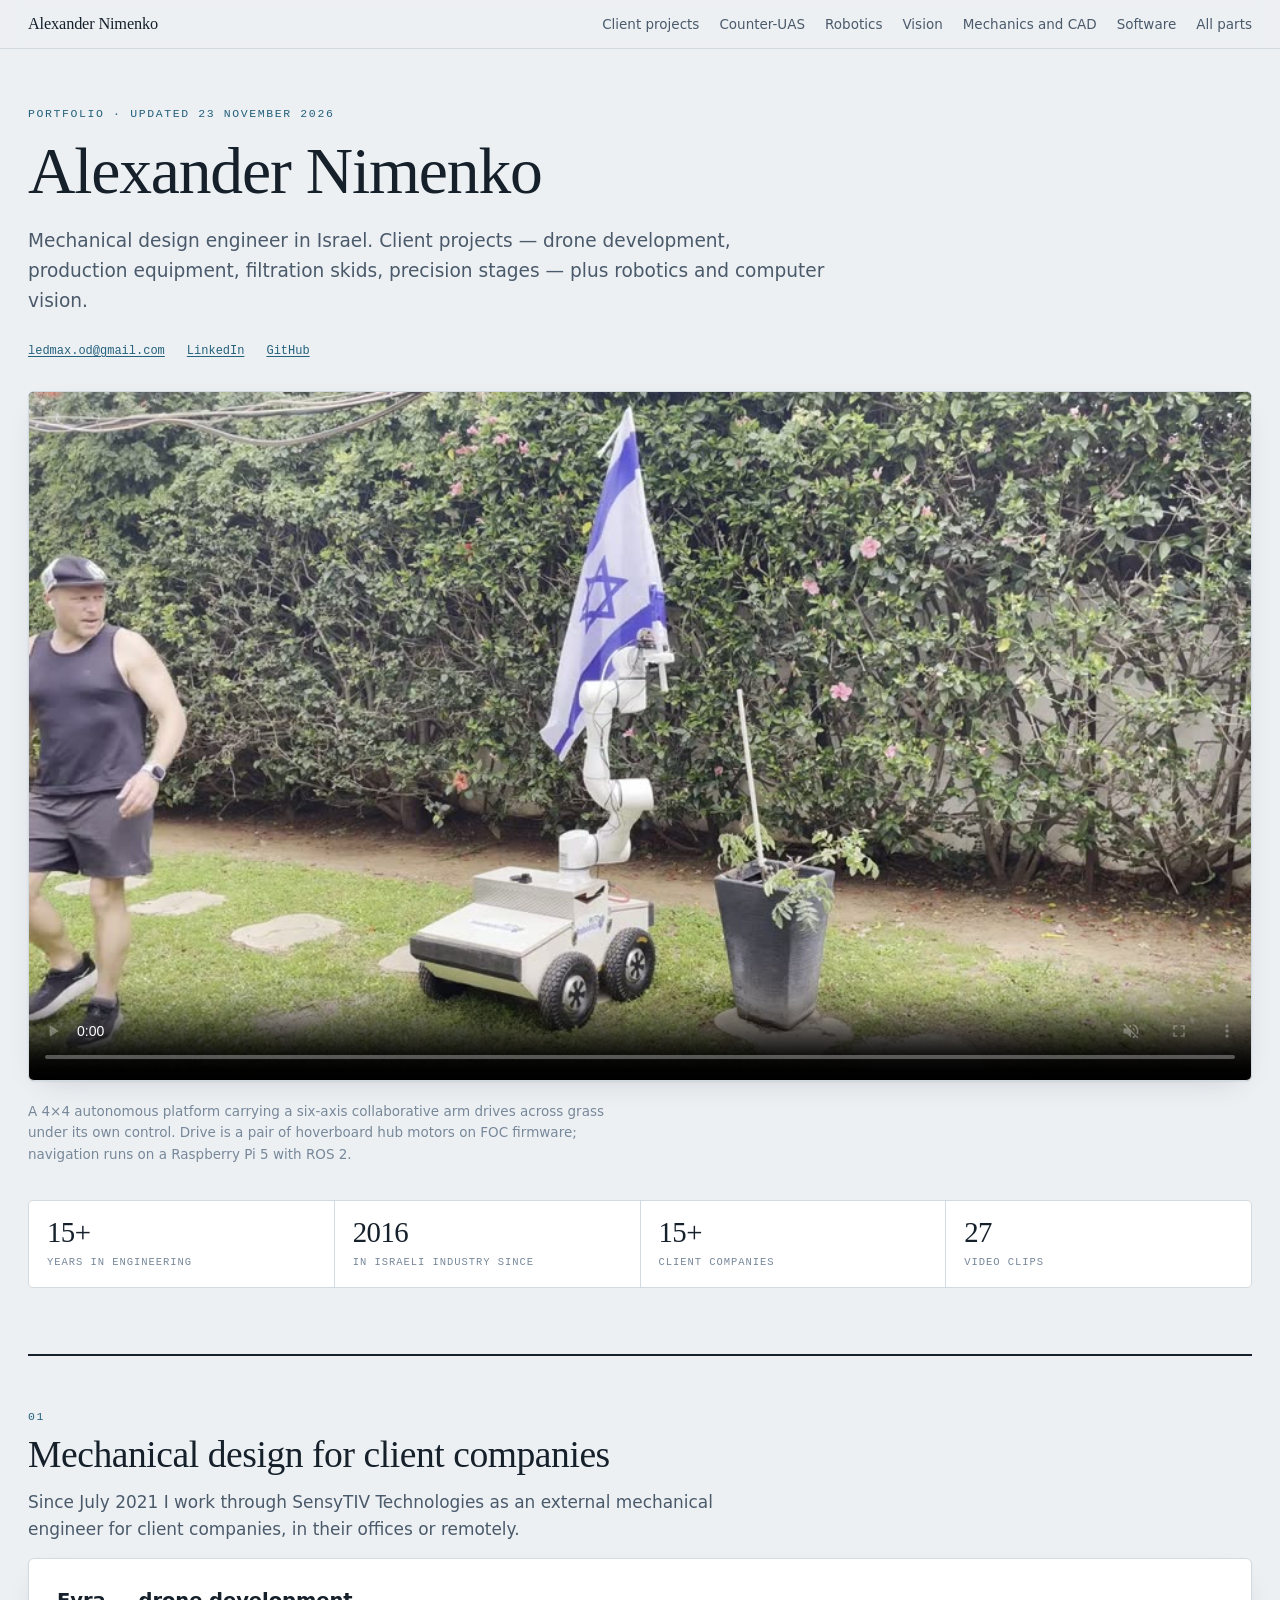
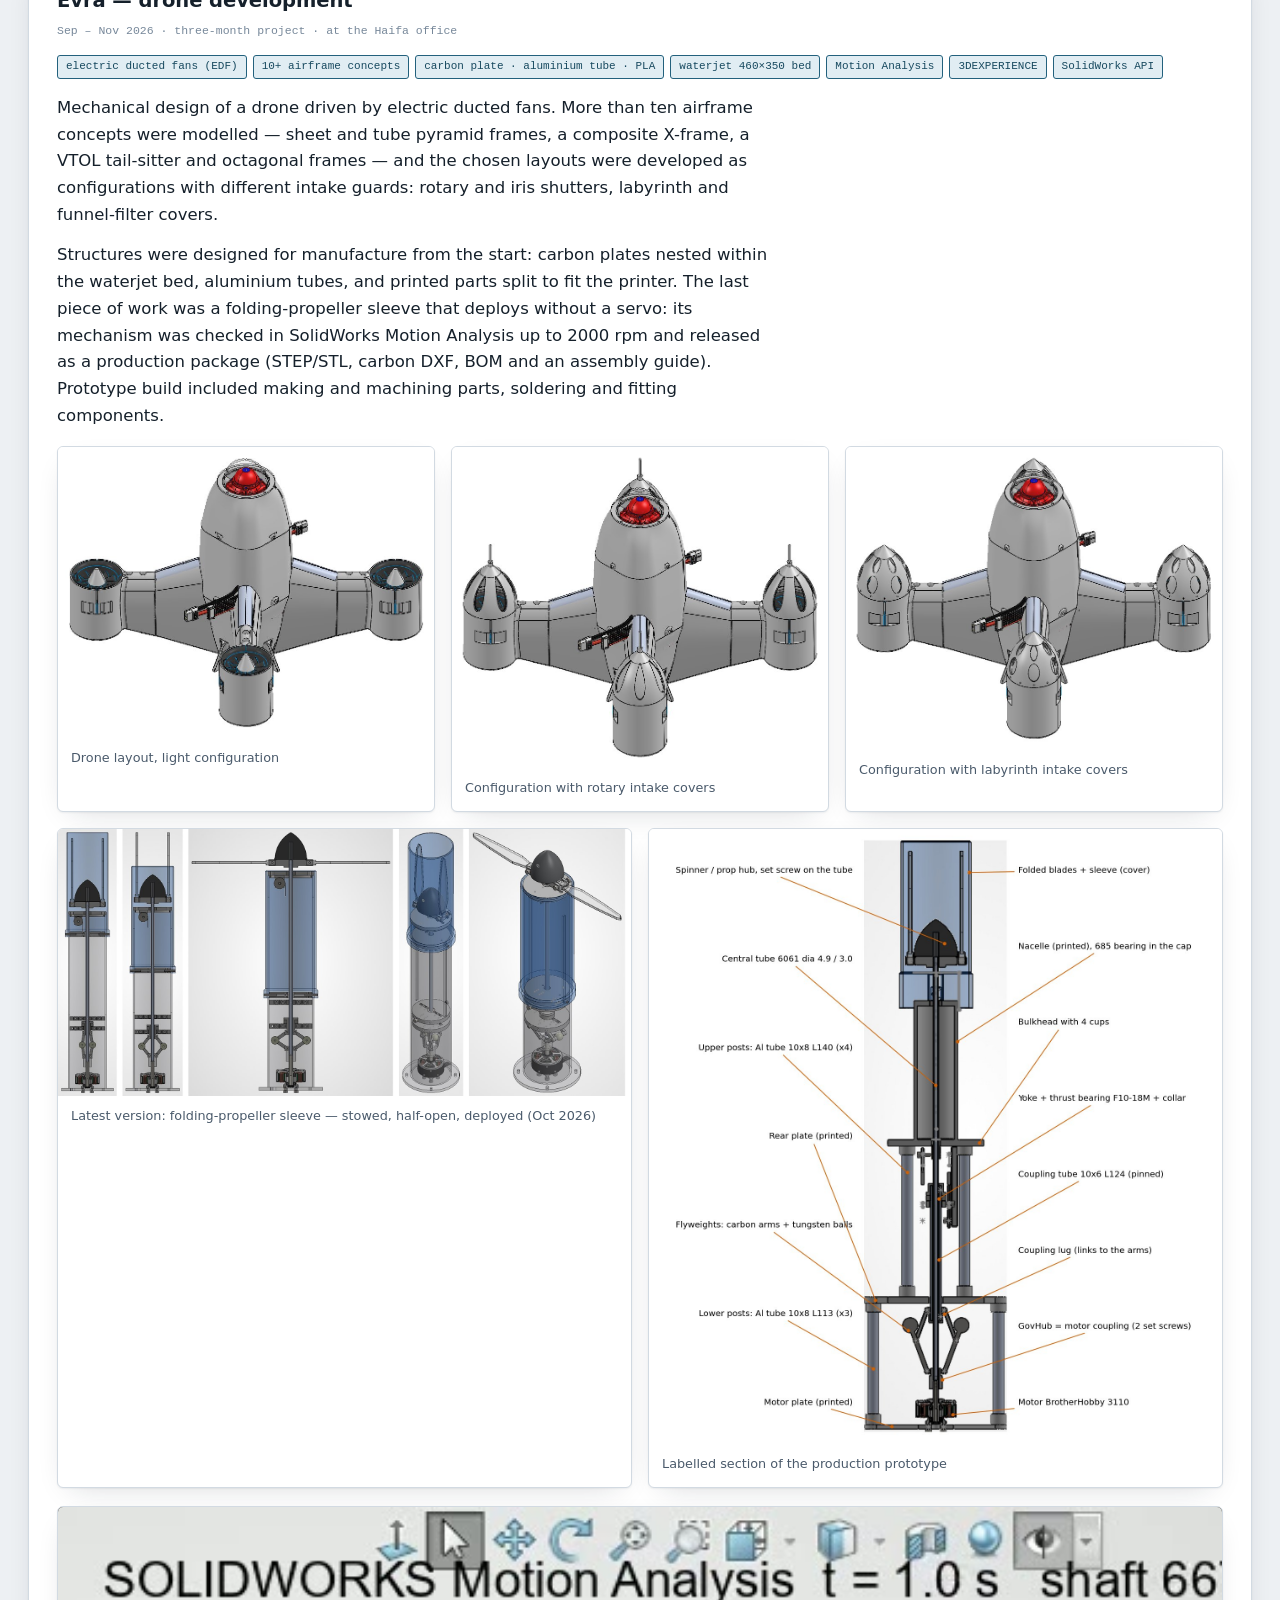
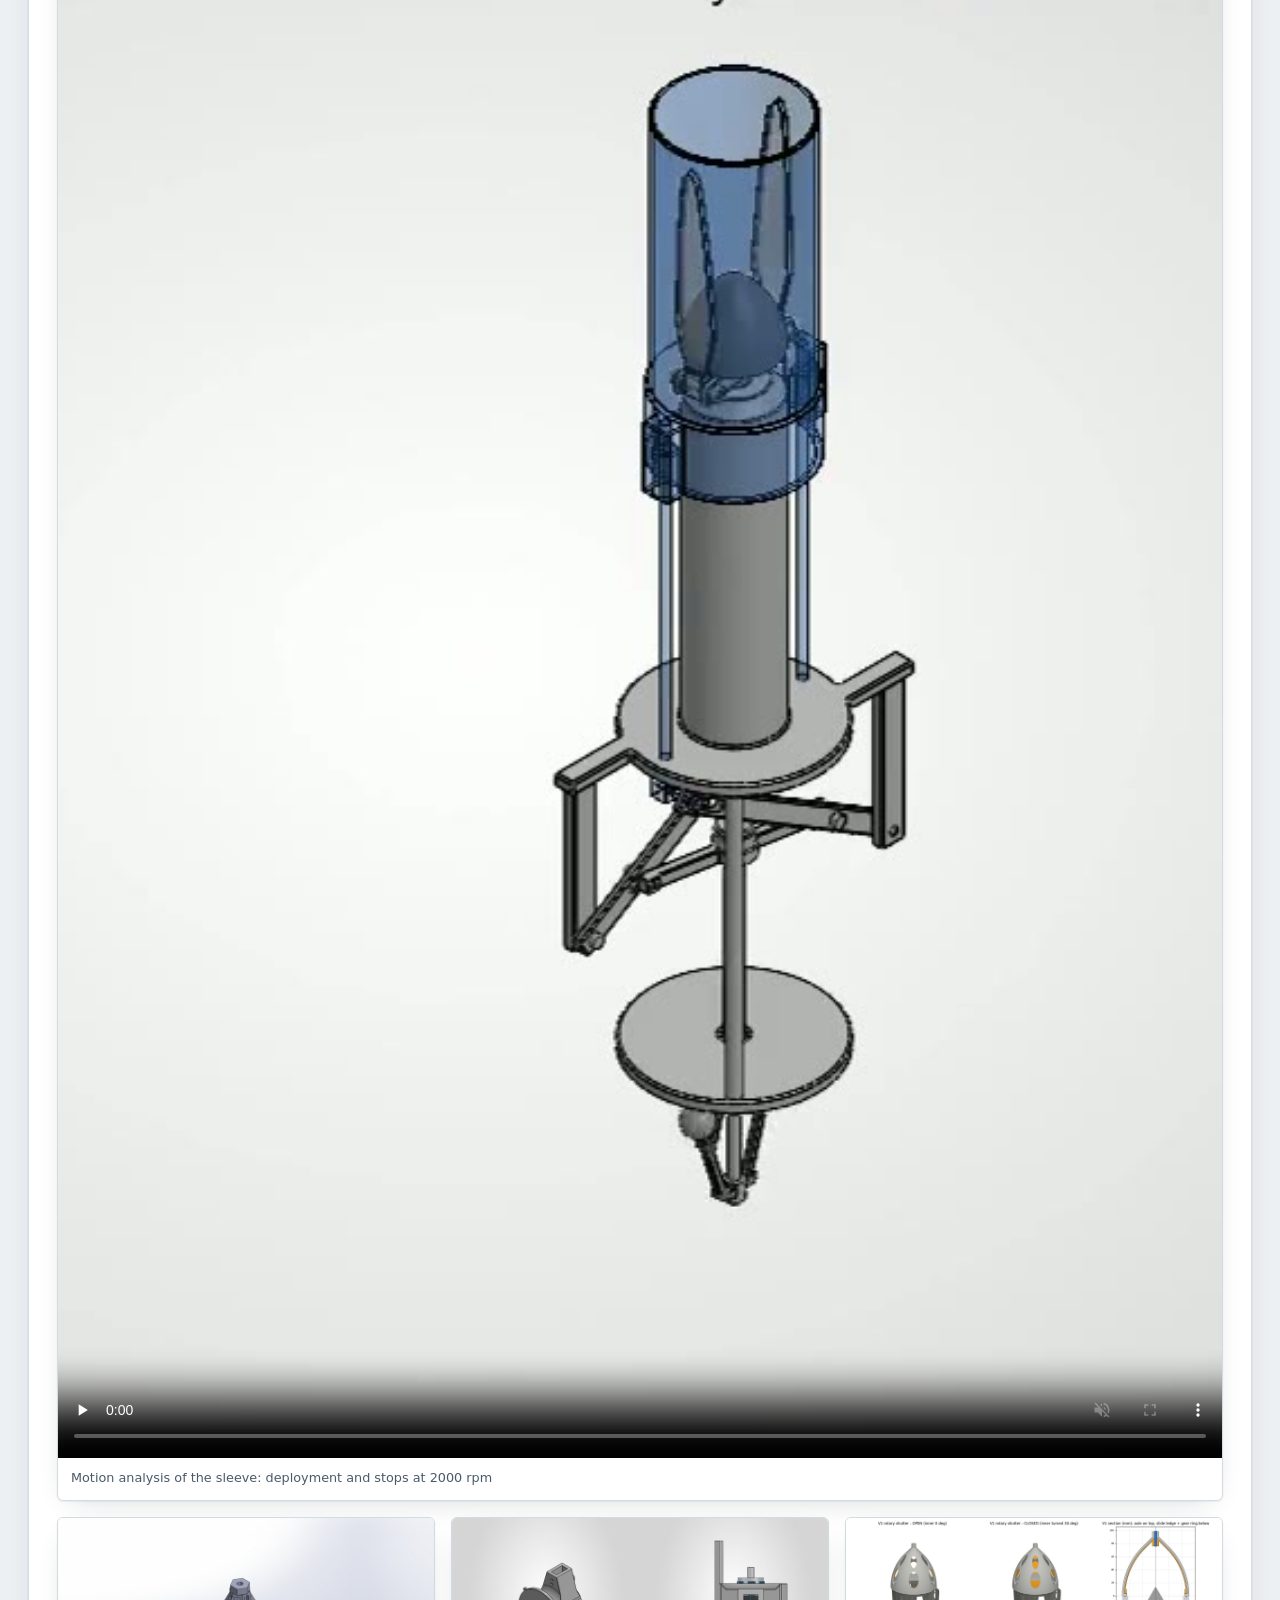
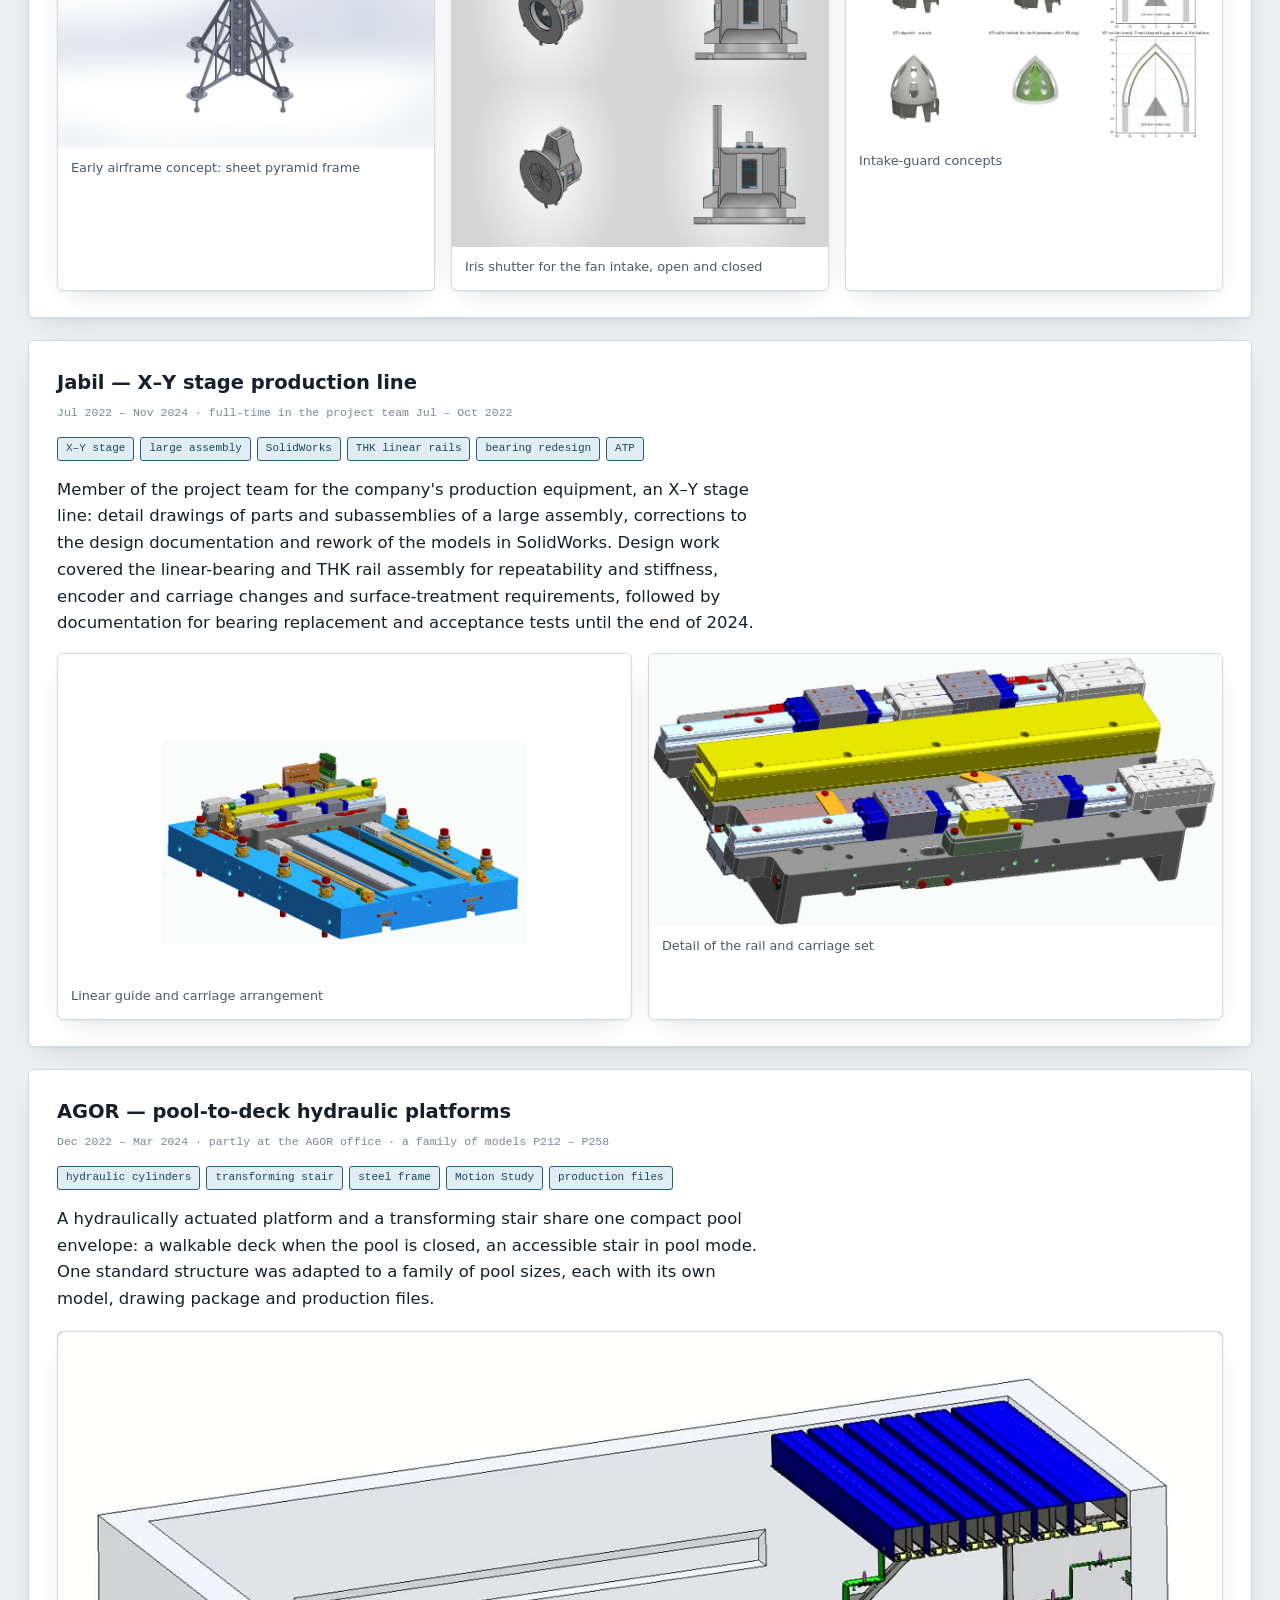
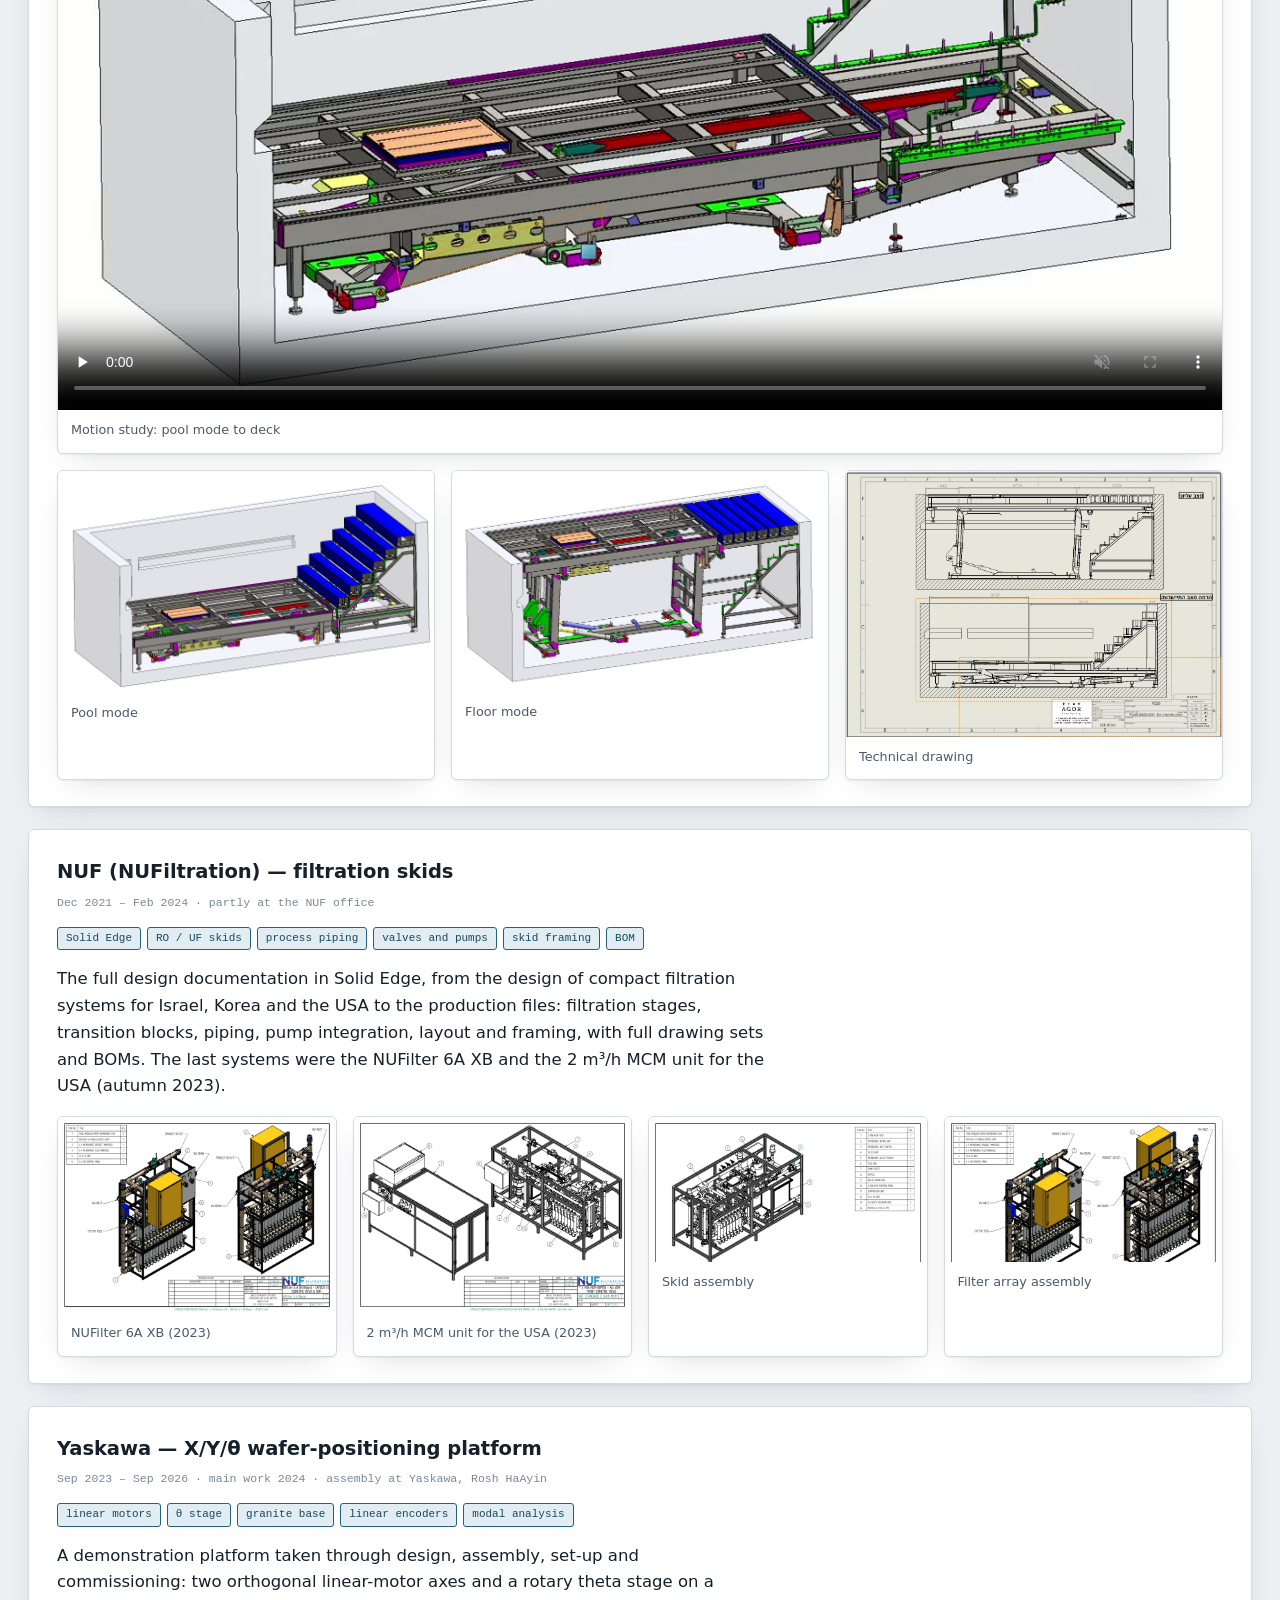
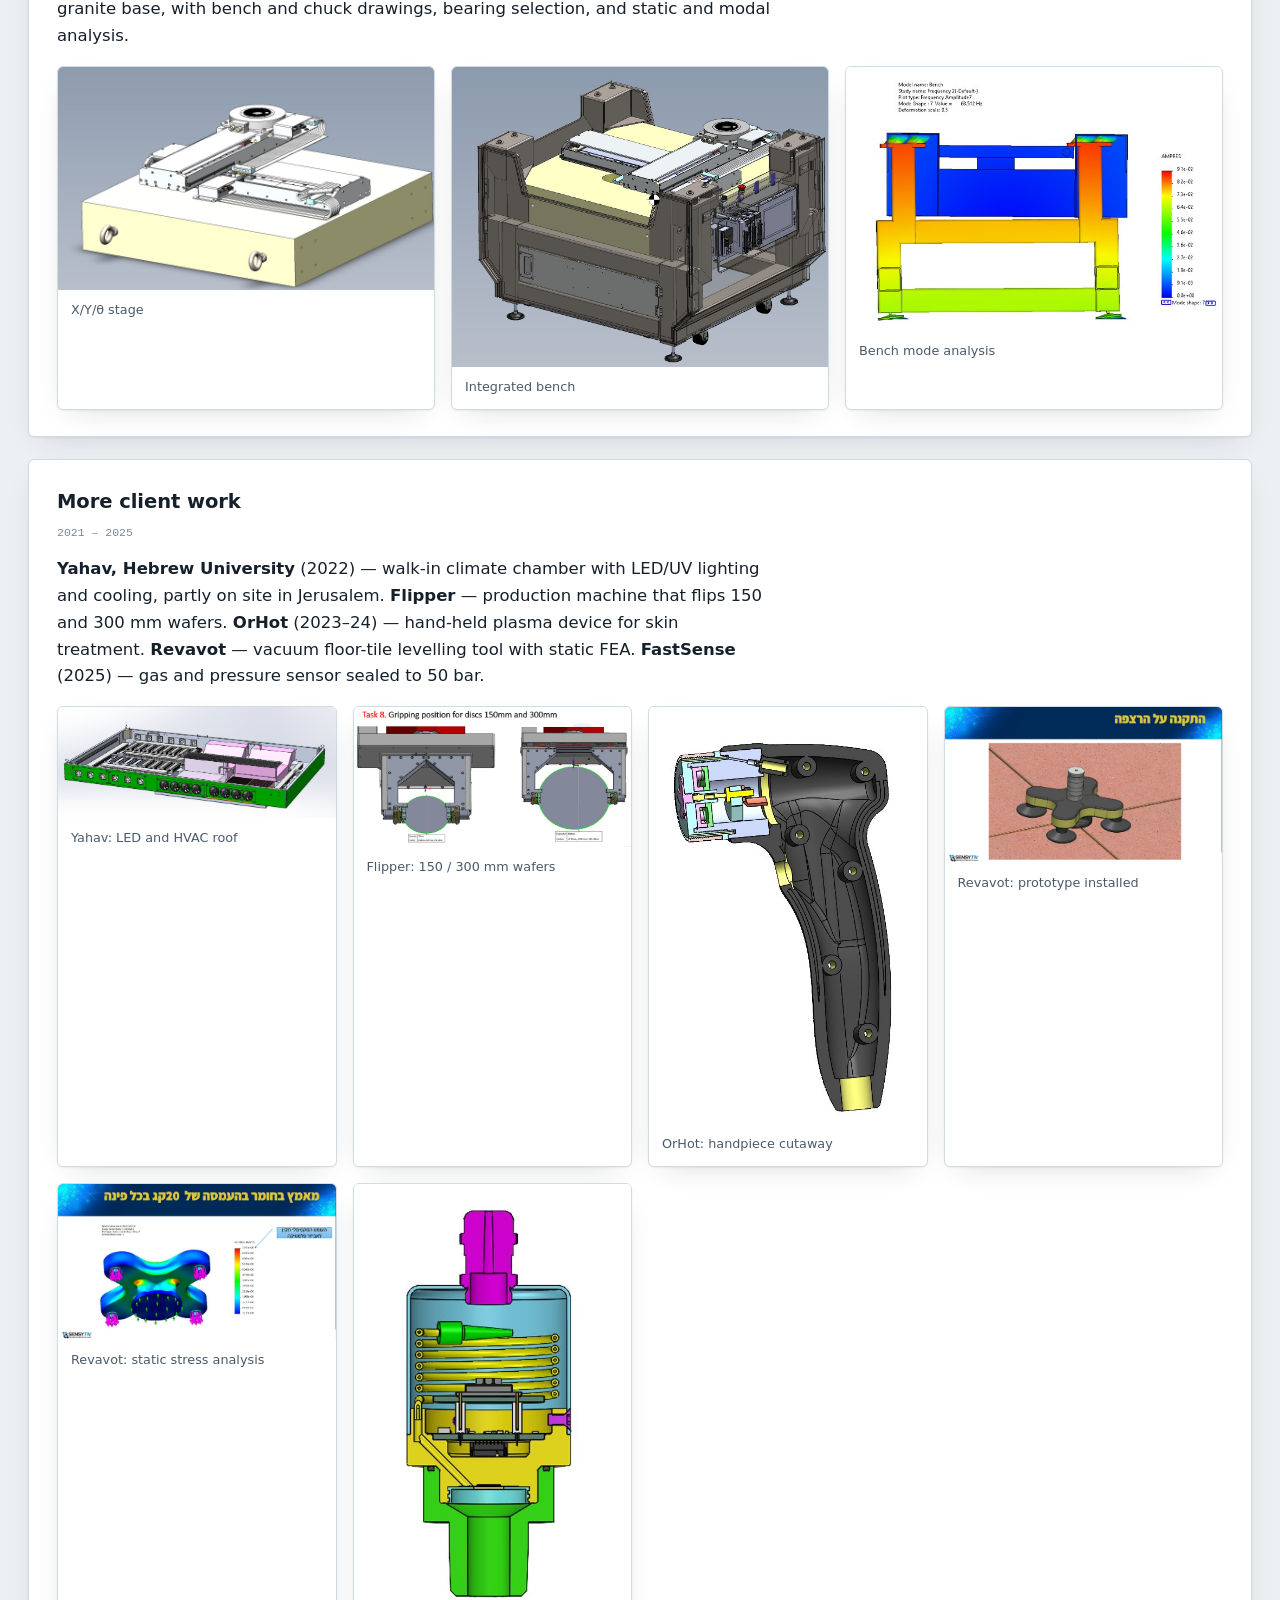
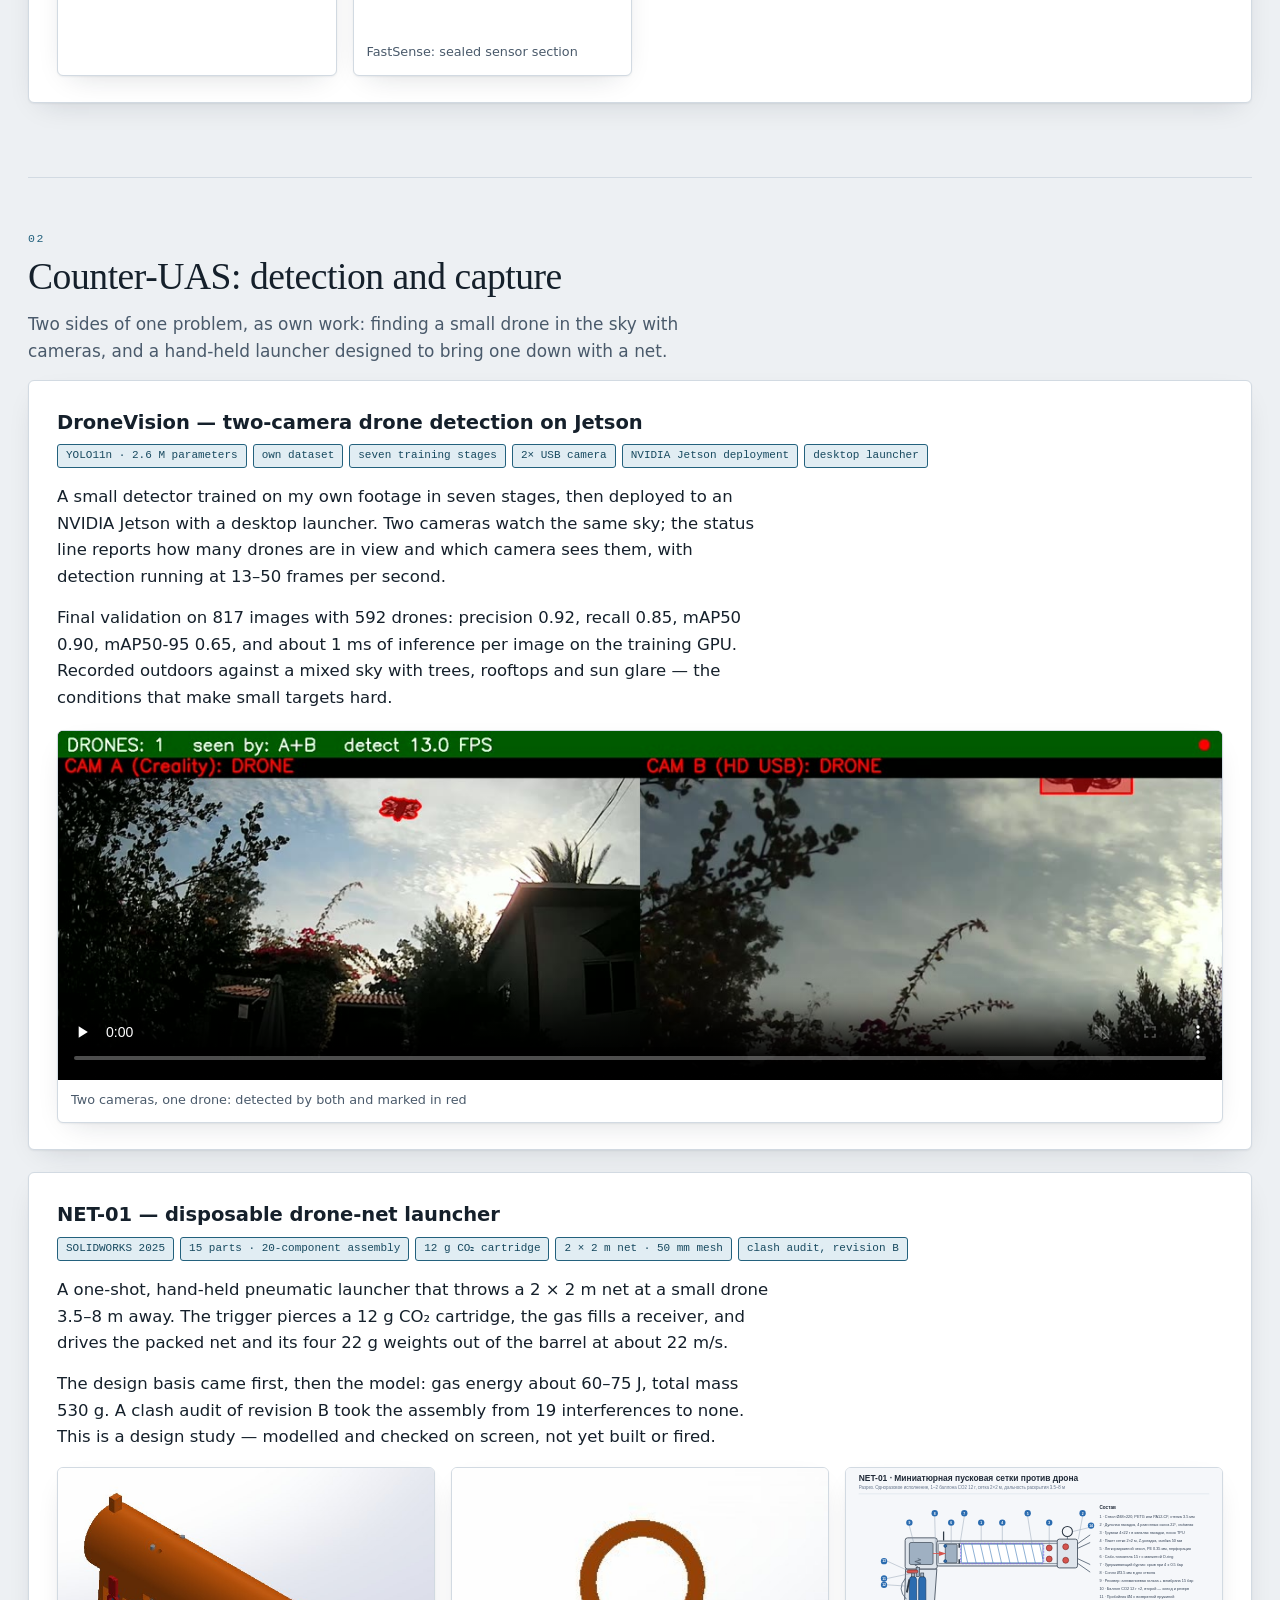
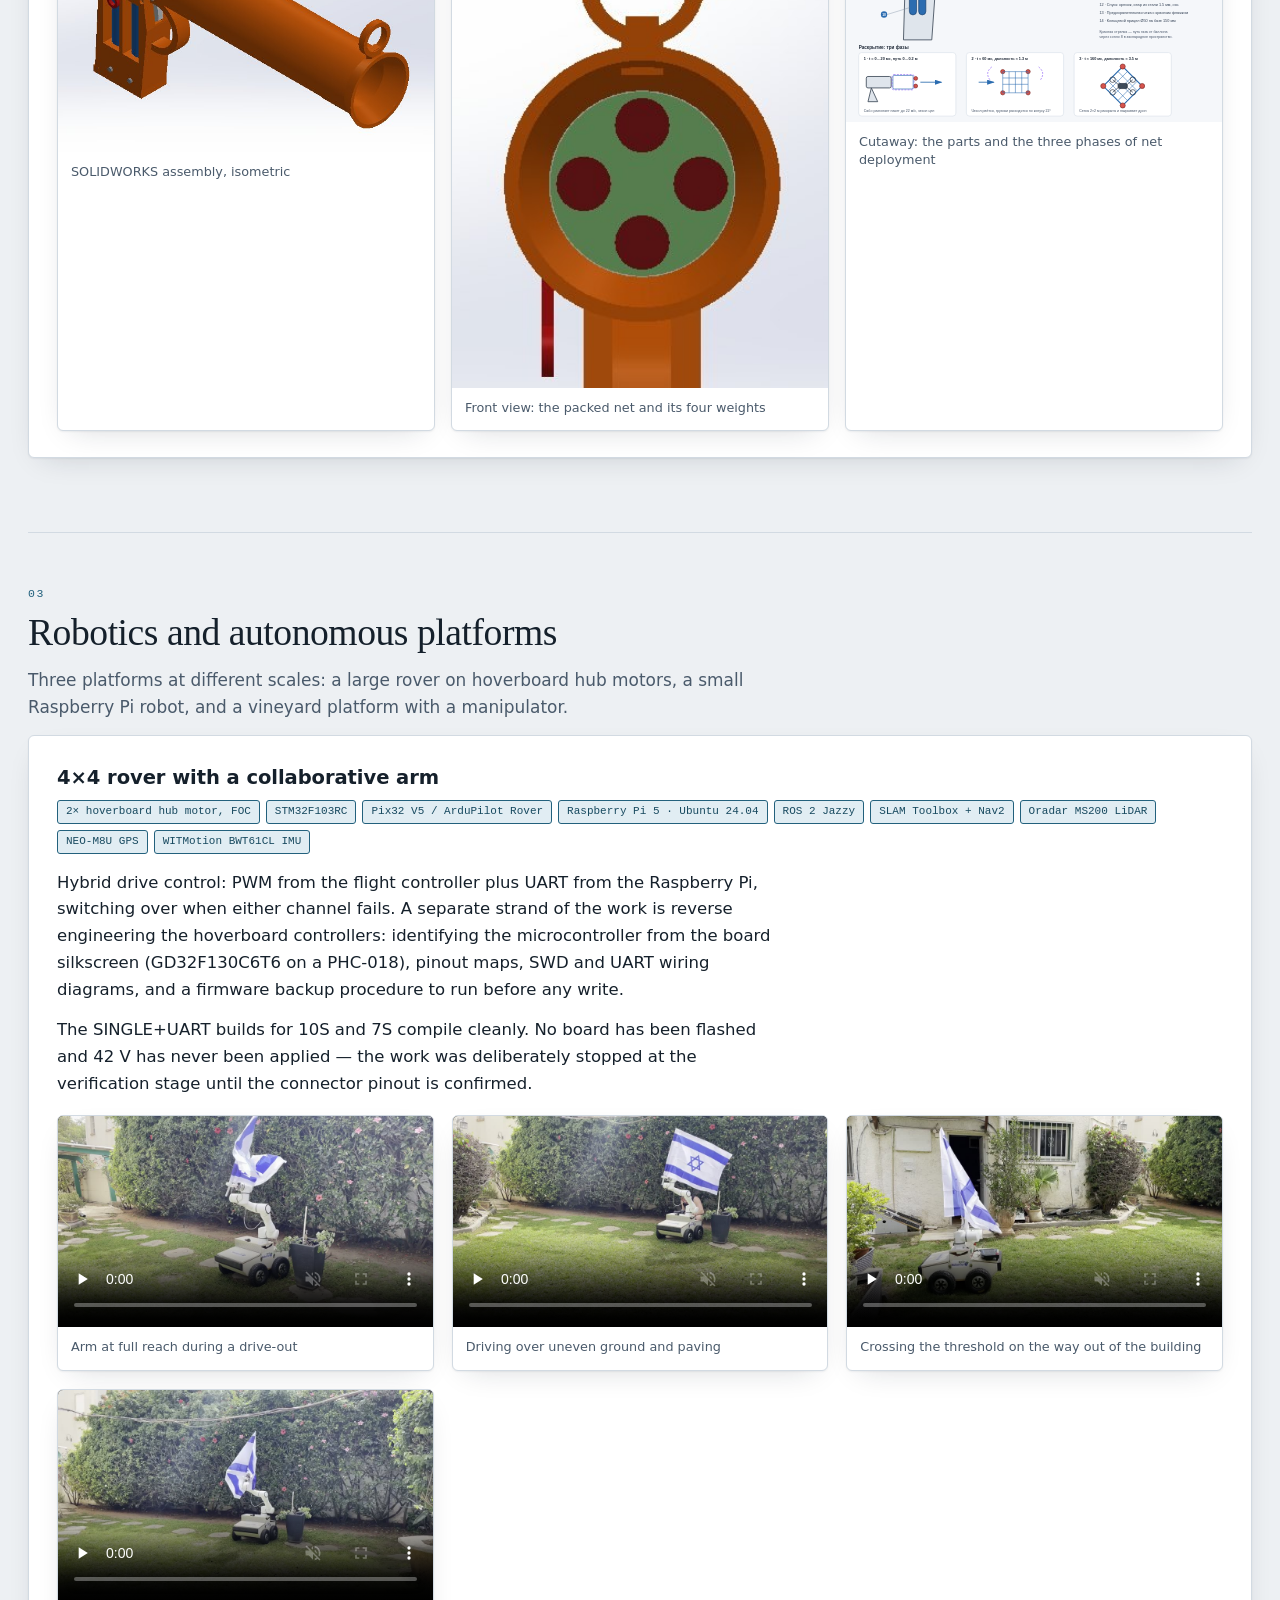
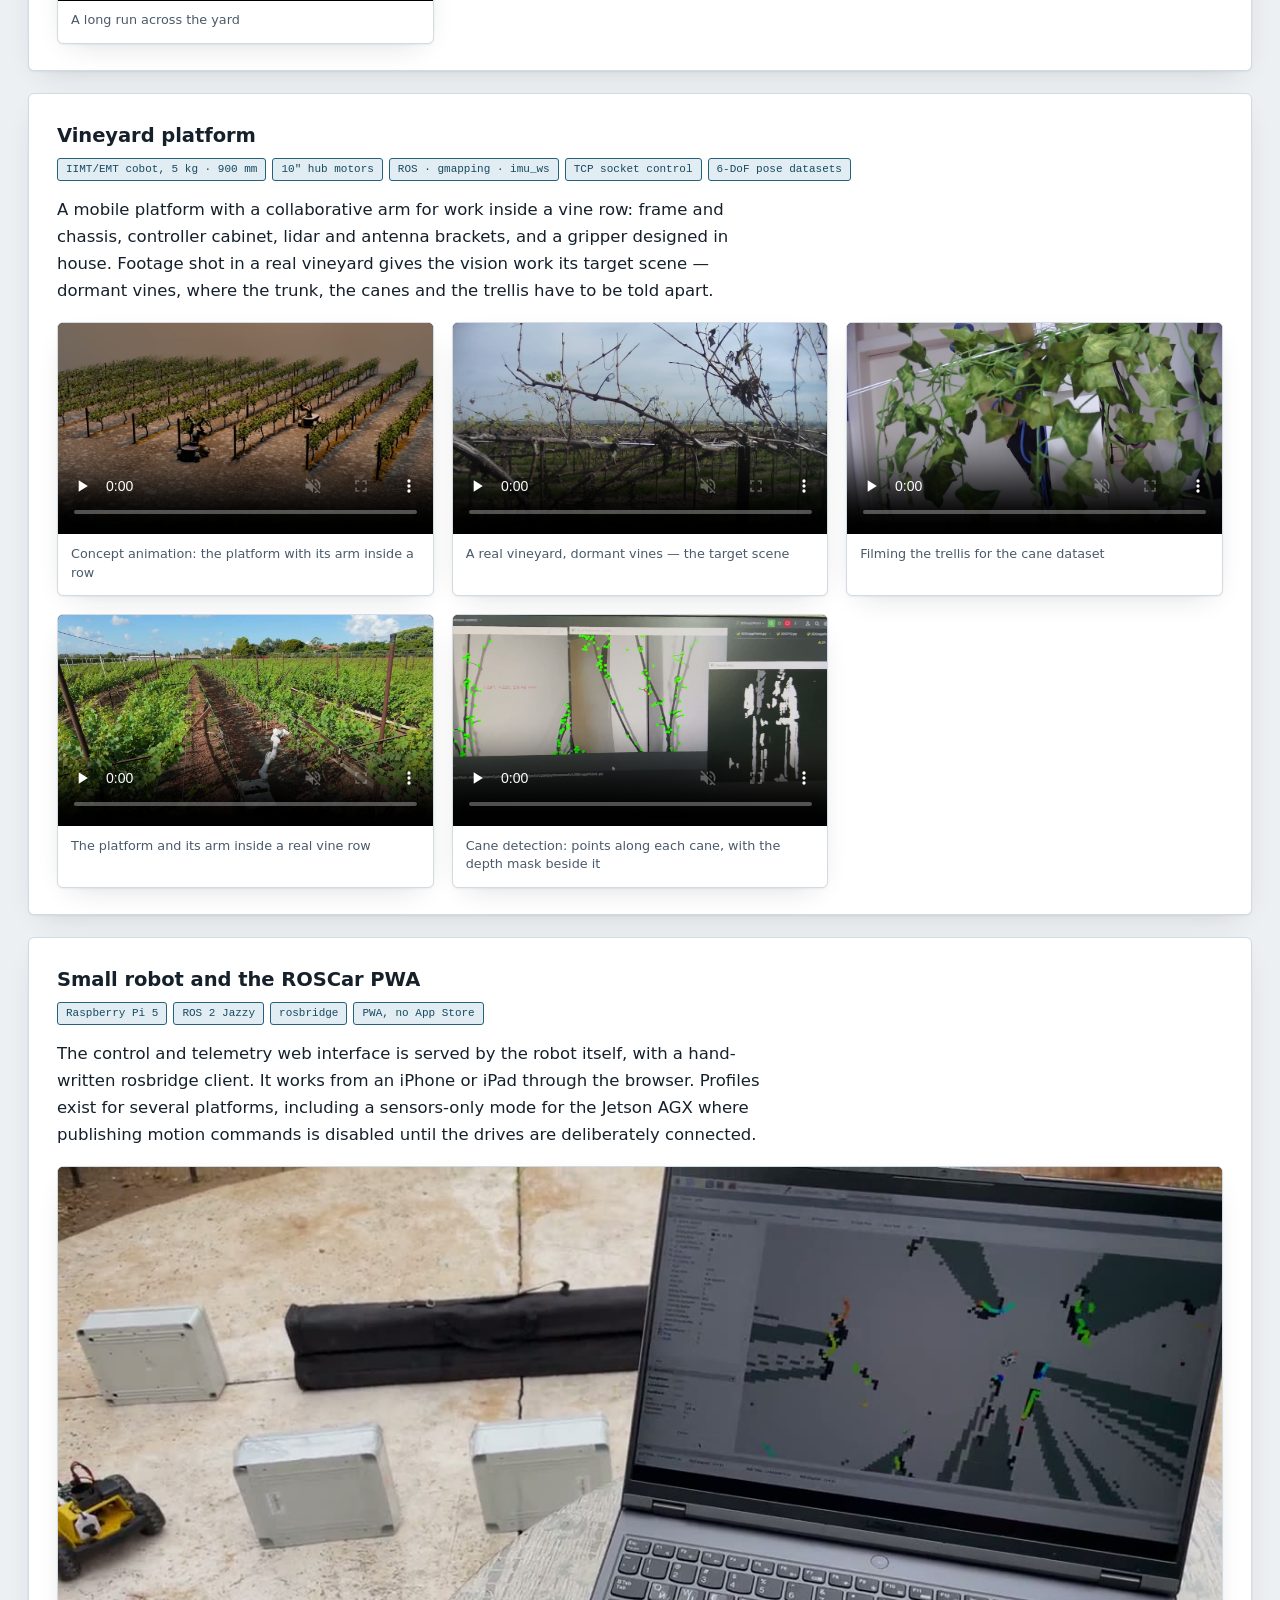
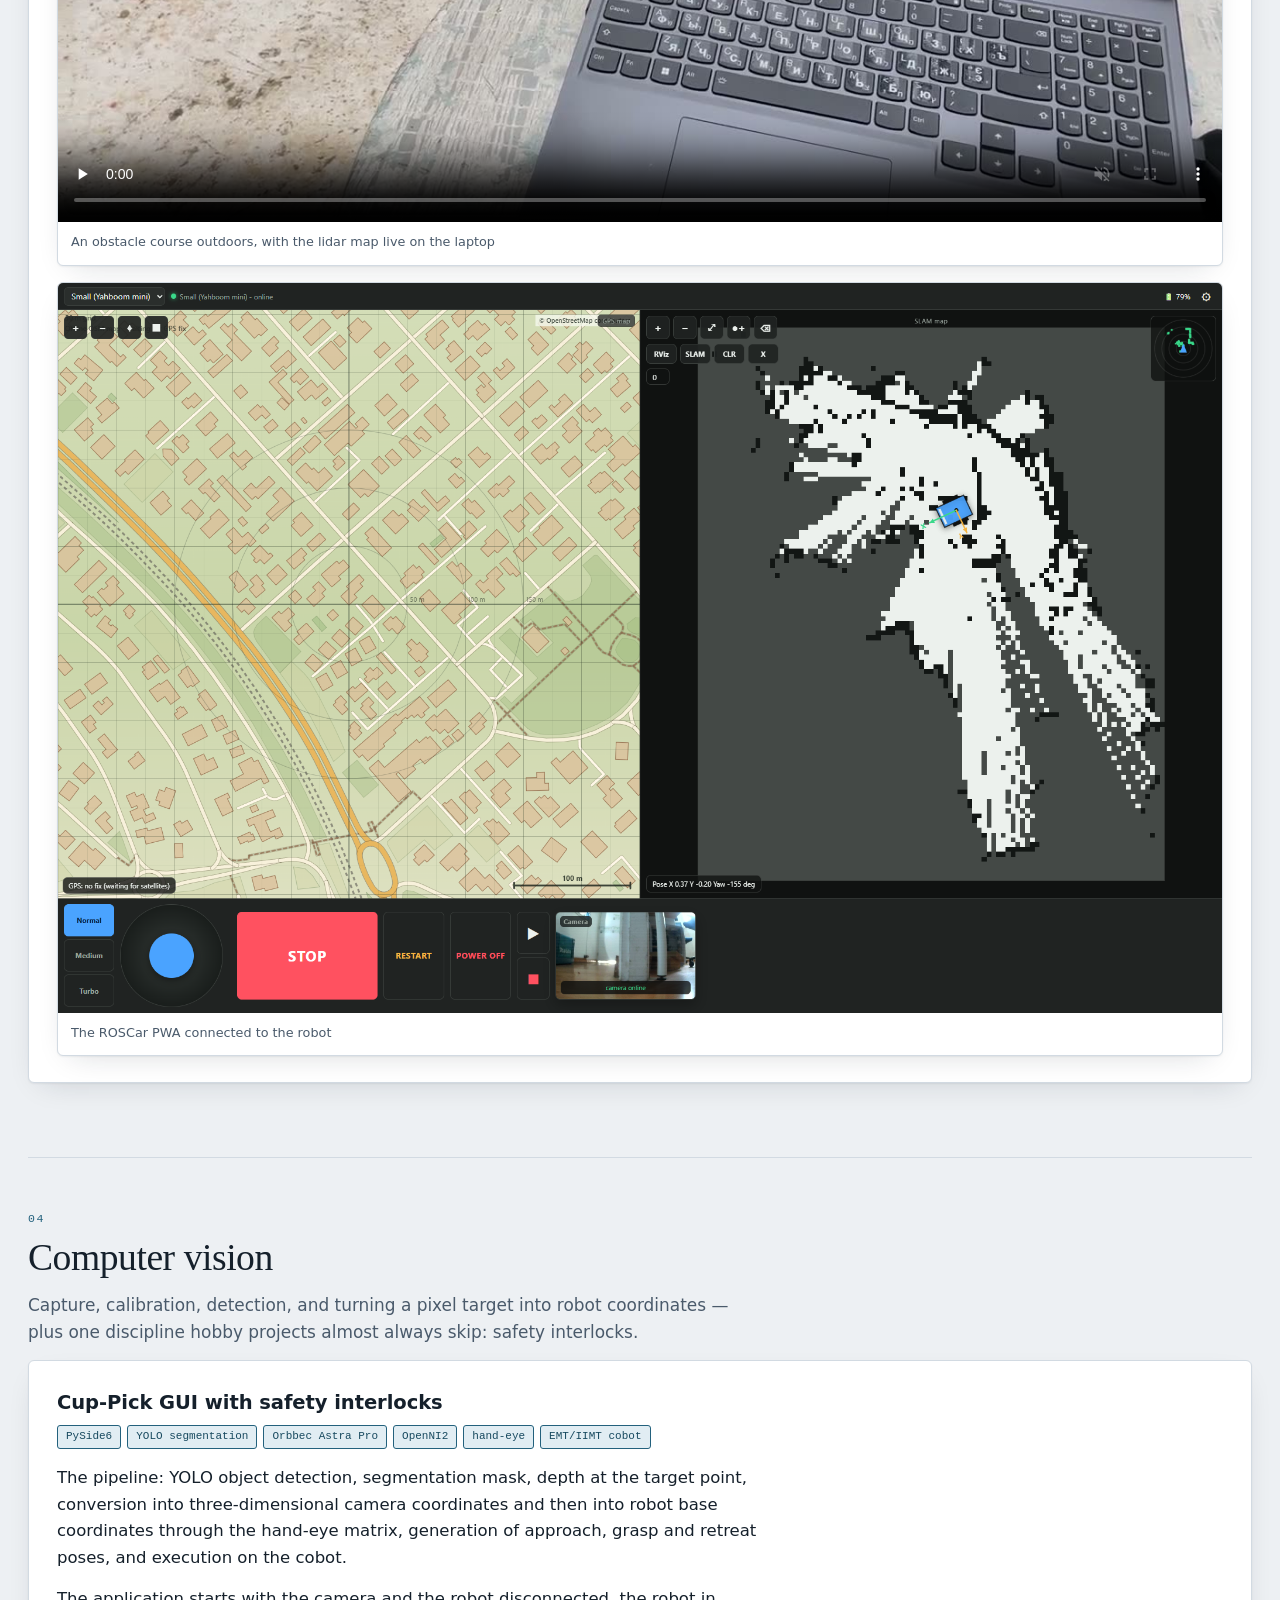
==== index.html @ 378e9ccd "Publish portfolio site Public build of Portfolio_2026/site made by tools/build_public.py.  Co-Author" ====
<!DOCTYPE html>

<html lang="en">
<head>
<meta charset="utf-8"/>
<meta content="width=device-width,initial-scale=1" name="viewport"/>
<title>Alexander Nimenko — Mechanical Design Engineer</title>
<link href="assets/site.css" rel="stylesheet"/>
</head>
<body>
<header class="topbar"><div class="topbar-inner">
<span class="brand"><a href="index.html">Alexander Nimenko</a></span>
<nav>
<a href="index.html#clients">Client projects</a>
<a href="index.html#counter-uas">Counter-UAS</a>
<a href="index.html#robotics">Robotics</a>
<a href="index.html#vision">Vision</a>
<a href="index.html#cad">Mechanics and CAD</a>
<a href="index.html#software">Software</a>
<a href="parts.html">All parts</a>

</nav>
</div></header>
<div class="wrap">
<section class="hero">
<p class="eyebrow">Portfolio · updated 23 November 2026</p>
<h1>Alexander Nimenko</h1>
<p class="standfirst">Mechanical design engineer in Israel. Client projects — drone development, production equipment, filtration skids, precision stages — plus robotics and computer vision.</p>
<p class="hero-meta"><span><a href="mailto:ledmax.od@gmail.com">ledmax.od@gmail.com</a></span><span><a href="https://www.linkedin.com/in/alex-nimenko-826a76214">LinkedIn</a></span><span><a href="https://github.com/Alexsensytiv">GitHub</a></span></p>
<div class="hero-film">
<video controls="" loop="" muted="" playsinline="" poster="media/video/rover-traverse.jpg" preload="metadata" src="media/video/rover-traverse.mp4"></video>
</div>
<p class="hero-caption">A 4×4 autonomous platform carrying a six-axis collaborative arm drives across grass under
  its own control. Drive is a pair of hoverboard hub motors on FOC firmware; navigation runs
  on a Raspberry Pi 5 with ROS 2.</p>
<div class="metrics"><div class="metric"><b>15+</b><span>years in engineering</span></div><div class="metric"><b>2016</b><span>in Israeli industry since</span></div><div class="metric"><b>15+</b><span>client companies</span></div><div class="metric"><b>27</b><span>video clips</span></div></div>

</section>
<section class="block" id="clients">
<span class="sec-num">01</span>
<h2>Mechanical design for client companies</h2>
<p class="lede">Since July 2021 I work through SensyTIV Technologies as an external mechanical engineer
  for client companies, in their offices or remotely.</p>
<div class="proj">
<div class="proj-head"><h3>Evra — drone development</h3></div>
<p class="loc">Sep – Nov 2026 · three-month project · at the Haifa office</p>
<ul class="stack">
<li>electric ducted fans (EDF)</li><li>10+ airframe concepts</li><li>carbon plate · aluminium tube · PLA</li>
<li>waterjet 460×350 bed</li><li>Motion Analysis</li><li>3DEXPERIENCE</li><li>SolidWorks API</li>
</ul>
<p>Mechanical design of a drone driven by electric ducted fans. More than ten airframe
    concepts were modelled — sheet and tube pyramid frames, a composite X-frame, a VTOL tail-sitter and
    octagonal frames — and the chosen layouts were developed as configurations with different intake guards:
    rotary and iris shutters, labyrinth and funnel-filter covers.</p>
<p>Structures were designed for manufacture from the start: carbon plates nested within the waterjet
    bed, aluminium tubes, and printed parts split to fit the printer. The last piece of work was a
    folding-propeller sleeve that deploys without a servo: its mechanism was checked in SolidWorks Motion
    Analysis up to 2000 rpm and released as a production package (STEP/STL, carbon DXF, BOM and an
    assembly guide). Prototype build included making and machining parts, soldering and fitting
    components.</p>
<div class="shots">
<figure class="shot"><img alt="Drone layout, light configuration" loading="lazy" src="media/img/clients/evra-config-light.jpg"/><figcaption>Drone layout, light configuration</figcaption></figure>
<figure class="shot"><img alt="Drone with rotary intake covers" loading="lazy" src="media/img/clients/evra-config-rotary.jpg"/><figcaption>Configuration with rotary intake covers</figcaption></figure>
<figure class="shot"><img alt="Drone with labyrinth intake covers" loading="lazy" src="media/img/clients/evra-config-labyrinth.jpg"/><figcaption>Configuration with labyrinth intake covers</figcaption></figure>
</div>
<div class="shots">
<figure class="shot"><img alt="Folding-propeller sleeve: stowed, half and deployed" loading="lazy" src="media/img/clients/evra-propsleeve-overview.jpg"/><figcaption>Latest version: folding-propeller sleeve — stowed, half-open, deployed (Oct 2026)</figcaption></figure>
<figure class="shot"><img alt="Labelled section of the propeller sleeve" loading="lazy" src="media/img/clients/evra-propsleeve-section.jpg"/><figcaption>Labelled section of the production prototype</figcaption></figure>
</div>
<div class="films">
<figure class="film"><video controls="" loop="" muted="" playsinline="" poster="media/video/evra-propsleeve-motion.jpg" preload="none" src="media/video/evra-propsleeve-motion.mp4"></video><figcaption>Motion analysis of the sleeve: deployment and stops at 2000 rpm</figcaption></figure>
</div>
<div class="shots">
<figure class="shot"><img alt="Sheet-metal pyramid airframe concept" loading="lazy" src="media/img/clients/evra-frame-pyramid-sheet.jpg"/><figcaption>Early airframe concept: sheet pyramid frame</figcaption></figure>
<figure class="shot"><img alt="Iris shutter for the ducted-fan intake, open and closed" loading="lazy" src="media/img/clients/evra-iris-shutter.jpg"/><figcaption>Iris shutter for the fan intake, open and closed</figcaption></figure>
<figure class="shot"><img alt="Intake cover concepts" loading="lazy" src="media/img/clients/evra-covers-concept.jpg"/><figcaption>Intake-guard concepts</figcaption></figure>
</div>
</div>
<div class="proj">
<div class="proj-head"><h3>Jabil — X–Y stage production line</h3></div>
<p class="loc">Jul 2022 – Nov 2024 · full-time in the project team Jul – Oct 2022</p>
<ul class="stack"><li>X–Y stage</li><li>large assembly</li><li>SolidWorks</li><li>THK linear rails</li><li>bearing redesign</li><li>ATP</li></ul>
<p>Member of the project team for the company's production equipment, an X–Y stage line: detail
    drawings of parts and subassemblies of a large assembly, corrections to the design documentation and
    rework of the models in SolidWorks. Design work covered the linear-bearing and THK rail assembly for
    repeatability and stiffness, encoder and carriage changes and surface-treatment requirements, followed by
    documentation for bearing replacement and acceptance tests until the end of 2024.</p>
<div class="shots">
<figure class="shot"><img alt="Linear system model" loading="lazy" src="media/img/clients/jabil-linear-cad.jpg"/><figcaption>Linear guide and carriage arrangement</figcaption></figure>
<figure class="shot"><img alt="Linear system detail" loading="lazy" src="media/img/clients/jabil-linear-photo.jpg"/><figcaption>Detail of the rail and carriage set</figcaption></figure>
</div>
</div>
<div class="proj">
<div class="proj-head"><h3>AGOR — pool-to-deck hydraulic platforms</h3></div>
<p class="loc">Dec 2022 – Mar 2024 · partly at the AGOR office · a family of models P212 – P258</p>
<ul class="stack"><li>hydraulic cylinders</li><li>transforming stair</li><li>steel frame</li><li>Motion Study</li><li>production files</li></ul>
<p>A hydraulically actuated platform and a transforming stair share one compact pool envelope: a
    walkable deck when the pool is closed, an accessible stair in pool mode. One standard structure was
    adapted to a family of pool sizes, each with its own model, drawing package and production files.</p>
<div class="films">
<figure class="film"><video controls="" loop="" muted="" playsinline="" poster="media/video/agor-transformation.jpg" preload="none" src="media/video/agor-transformation.mp4"></video><figcaption>Motion study: pool mode to deck</figcaption></figure>
</div>
<div class="shots">
<figure class="shot"><img alt="AGOR platform in pool mode" loading="lazy" src="media/img/clients/agor-pool-mode.jpg"/><figcaption>Pool mode</figcaption></figure>
<figure class="shot"><img alt="AGOR platform in floor mode" loading="lazy" src="media/img/clients/agor-floor-mode.jpg"/><figcaption>Floor mode</figcaption></figure>
<figure class="shot"><img alt="AGOR technical drawing" loading="lazy" src="media/img/clients/agor-drawing.jpg"/><figcaption>Technical drawing</figcaption></figure>
</div>
</div>
<div class="proj">
<div class="proj-head"><h3>NUF (NUFiltration) — filtration skids</h3></div>
<p class="loc">Dec 2021 – Feb 2024 · partly at the NUF office</p>
<ul class="stack"><li>Solid Edge</li><li>RO / UF skids</li><li>process piping</li><li>valves and pumps</li><li>skid framing</li><li>BOM</li></ul>
<p>The full design documentation in Solid Edge, from the design of compact filtration systems for
    Israel, Korea and the USA to the production files: filtration stages, transition blocks, piping, pump
    integration, layout and framing, with full drawing sets and BOMs. The last systems were the NUFilter 6A XB and the 2 m³/h MCM unit for the USA (autumn 2023).</p>
<div class="shots">
<figure class="shot"><img alt="NUFilter 6A XB system" loading="lazy" src="media/img/clients/nuf-6a-xb.jpg"/><figcaption>NUFilter 6A XB (2023)</figcaption></figure>
<figure class="shot"><img alt="2 m3/h MCM unit for the USA" loading="lazy" src="media/img/clients/nuf-2mcm-usa.jpg"/><figcaption>2 m³/h MCM unit for the USA (2023)</figcaption></figure>
<figure class="shot"><img alt="Skid assembly" loading="lazy" src="media/img/clients/nuf-skid.jpg"/><figcaption>Skid assembly</figcaption></figure>
<figure class="shot"><img alt="Filter array assembly" loading="lazy" src="media/img/clients/nuf-filter-array.jpg"/><figcaption>Filter array assembly</figcaption></figure>
</div>
</div>
<div class="proj">
<div class="proj-head"><h3>Yaskawa — X/Y/θ wafer-positioning platform</h3></div>
<p class="loc">Sep 2023 – Sep 2026 · main work 2024 · assembly at Yaskawa, Rosh HaAyin</p>
<ul class="stack"><li>linear motors</li><li>θ stage</li><li>granite base</li><li>linear encoders</li><li>modal analysis</li></ul>
<p>A demonstration platform taken through design, assembly, set-up and commissioning: two orthogonal
    linear-motor axes and a rotary theta stage on a granite base, with bench and chuck drawings, bearing
    selection, and static and modal analysis.</p>
<div class="shots">
<figure class="shot"><img alt="X/Y/theta stage" loading="lazy" src="media/img/clients/yaskawa-xytheta.jpg"/><figcaption>X/Y/θ stage</figcaption></figure>
<figure class="shot"><img alt="Integrated bench" loading="lazy" src="media/img/clients/yaskawa-bench.jpg"/><figcaption>Integrated bench</figcaption></figure>
<figure class="shot"><img alt="Bench mode analysis" loading="lazy" src="media/img/clients/yaskawa-modes.jpg"/><figcaption>Bench mode analysis</figcaption></figure>
</div>
</div>
<div class="proj">
<div class="proj-head"><h3>More client work</h3></div>
<p class="loc">2021 – 2025</p>
<p><b>Yahav, Hebrew University</b> (2022) — walk-in climate chamber with LED/UV lighting and cooling, partly
    on site in Jerusalem. <b>Flipper</b> — production machine that flips 150 and 300 mm wafers.
    <b>OrHot</b> (2023–24) — hand-held plasma device for skin treatment. <b>Revavot</b> — vacuum floor-tile
    levelling tool with static FEA. <b>FastSense</b> (2025) — gas and pressure sensor sealed to 50 bar.</p>
<div class="shots">
<figure class="shot"><img alt="Climate chamber roof with LED and HVAC" loading="lazy" src="media/img/clients/yahav-led-hvac.jpg"/><figcaption>Yahav: LED and HVAC roof</figcaption></figure>
<figure class="shot"><img alt="Wafer flipper" loading="lazy" src="media/img/clients/flipper-wafers.jpg"/><figcaption>Flipper: 150 / 300 mm wafers</figcaption></figure>
<figure class="shot"><img alt="Plasma handpiece cutaway" loading="lazy" src="media/img/clients/orhot-cutaway.jpg"/><figcaption>OrHot: handpiece cutaway</figcaption></figure>
<figure class="shot"><img alt="Vacuum tool installed" loading="lazy" src="media/img/clients/revavot-installed.jpg"/><figcaption>Revavot: prototype installed</figcaption></figure>
<figure class="shot"><img alt="Static stress analysis" loading="lazy" src="media/img/clients/revavot-fea.jpg"/><figcaption>Revavot: static stress analysis</figcaption></figure>
<figure class="shot"><img alt="Sealed sensor cross-section" loading="lazy" src="media/img/clients/fasuta-section.jpg"/><figcaption>FastSense: sealed sensor section</figcaption></figure>
</div>
</div>
</section>
<section class="block" id="counter-uas">
<span class="sec-num">02</span>
<h2>Counter-UAS: detection and capture</h2>
<p class="lede">Two sides of one problem, as own work: finding a small drone in the sky with cameras,
  and a hand-held launcher designed to bring one down with a net.</p>
<div class="proj">
<div class="proj-head"><h3>DroneVision — two-camera drone detection on Jetson</h3></div>

<ul class="stack"><li>YOLO11n · 2.6 M parameters</li><li>own dataset</li><li>seven training stages</li>
<li>2× USB camera</li><li>NVIDIA Jetson deployment</li><li>desktop launcher</li></ul>
<p>A small detector trained on my own footage in seven stages, then deployed to an NVIDIA Jetson with a
    desktop launcher. Two cameras watch the same sky; the status line reports how many drones are in view
    and which camera sees them, with detection running at 13–50 frames per second.</p>
<p>Final validation on 817 images with 592 drones: precision 0.92, recall 0.85, mAP50 0.90,
    mAP50-95 0.65, and about 1 ms of inference per image on the training GPU. Recorded outdoors against a
    mixed sky with trees, rooftops and sun glare — the conditions that make small targets hard.</p>
<div class="films"><figure class="film"><video controls="" loop="" muted="" playsinline="" poster="media/video/drone-detection-stereo.jpg" preload="none" src="media/video/drone-detection-stereo.mp4"></video><figcaption>Two cameras, one drone: detected by both and marked in red</figcaption></figure></div>
</div>
<div class="proj">
<div class="proj-head"><h3>NET-01 — disposable drone-net launcher</h3></div>

<ul class="stack"><li>SOLIDWORKS 2025</li><li>15 parts · 20-component assembly</li><li>12 g CO₂ cartridge</li>
<li>2 × 2 m net · 50 mm mesh</li><li>clash audit, revision B</li></ul>
<p>A one-shot, hand-held pneumatic launcher that throws a 2 × 2 m net at a small drone 3.5–8 m away.
    The trigger pierces a 12 g CO₂ cartridge, the gas fills a receiver, and drives the packed net and its four
    22 g weights out of the barrel at about 22 m/s.</p>
<p>The design basis came first, then the model: gas energy about 60–75 J, total mass 530 g. A clash audit
    of revision B took the assembly from 19 interferences to none. This is a design study — modelled and
    checked on screen, not yet built or fired.</p>
<div class="shots"><figure class="shot"><img alt="NET-01 SOLIDWORKS assembly, isometric" loading="lazy" src="media/img/counter-uas/net-01-cad-iso.jpg"/><figcaption>SOLIDWORKS assembly, isometric</figcaption></figure>
<figure class="shot"><img alt="Front view with the packed net and its four weights" loading="lazy" src="media/img/counter-uas/net-01-cad-side.jpg"/><figcaption>Front view: the packed net and its four weights</figcaption></figure>
<figure class="shot"><img alt="Cutaway with the three phases of net deployment" loading="lazy" src="media/img/counter-uas/net-01-section.svg"/><figcaption>Cutaway: the parts and the three phases of net deployment</figcaption></figure></div>
</div>
</section>
<section class="block" id="robotics">
<span class="sec-num">03</span>
<h2>Robotics and autonomous platforms</h2>
<p class="lede">Three platforms at different scales: a large rover on hoverboard hub motors, a small
  Raspberry Pi robot, and a vineyard platform with a manipulator.</p>
<div class="proj">
<div class="proj-head"><h3>4×4 rover with a collaborative arm</h3></div>

<ul class="stack">
<li>2× hoverboard hub motor, FOC</li><li>STM32F103RC</li><li>Pix32 V5 / ArduPilot Rover</li>
<li>Raspberry Pi 5 · Ubuntu 24.04</li><li>ROS 2 Jazzy</li><li>SLAM Toolbox + Nav2</li>
<li>Oradar MS200 LiDAR</li><li>NEO-M8U GPS</li><li>WITMotion BWT61CL IMU</li>
</ul>
<p>Hybrid drive control: PWM from the flight controller plus UART from the Raspberry Pi,
    switching over when either channel fails. A separate strand of the work is reverse
    engineering the hoverboard controllers: identifying the microcontroller from the board
    silkscreen (GD32F130C6T6 on a PHC-018), pinout maps, SWD and UART wiring diagrams, and a
    firmware backup procedure to run before any write.</p>
<p>The SINGLE+UART builds for 10S and 7S compile cleanly. No board has been flashed and 42 V
    has never been applied — the work was deliberately stopped at the verification stage until
    the connector pinout is confirmed.</p>
<div class="films">
<figure class="film"><video controls="" loop="" muted="" playsinline="" poster="media/video/rover-arm-reach.jpg" preload="none" src="media/video/rover-arm-reach.mp4"></video><figcaption>Arm at full reach during a drive-out</figcaption></figure>
<figure class="film"><video controls="" loop="" muted="" playsinline="" poster="media/video/rover-uneven-ground.jpg" preload="none" src="media/video/rover-uneven-ground.mp4"></video><figcaption>Driving over uneven ground and paving</figcaption></figure>
<figure class="film"><video controls="" loop="" muted="" playsinline="" poster="media/video/rover-threshold.jpg" preload="none" src="media/video/rover-threshold.mp4"></video><figcaption>Crossing the threshold on the way out of the building</figcaption></figure>
<figure class="film"><video controls="" loop="" muted="" playsinline="" poster="media/video/rover-full-run.jpg" preload="none" src="media/video/rover-full-run.mp4"></video><figcaption>A long run across the yard</figcaption></figure>
</div>
</div>
<div class="proj">
<div class="proj-head"><h3>Vineyard platform</h3></div>

<ul class="stack">
<li>IIMT/EMT cobot, 5 kg · 900 mm</li><li>10″ hub motors</li><li>ROS · gmapping · imu_ws</li>
<li>TCP socket control</li><li>6-DoF pose datasets</li>
</ul>
<p>A mobile platform with a collaborative arm for work inside a vine row: frame and chassis,
    controller cabinet, lidar and antenna brackets, and a gripper designed in house. Footage
    shot in a real vineyard gives the vision work its target scene — dormant vines, where the
    trunk, the canes and the trellis have to be told apart.</p>
<div class="films">
<figure class="film"><video controls="" loop="" muted="" playsinline="" poster="media/video/vine-concept.jpg" preload="none" src="media/video/vine-concept.mp4"></video><figcaption>Concept animation: the platform with its arm inside a row</figcaption></figure>
<figure class="film"><video controls="" loop="" muted="" playsinline="" poster="media/video/vine-real-canes.jpg" preload="none" src="media/video/vine-real-canes.mp4"></video><figcaption>A real vineyard, dormant vines — the target scene</figcaption></figure>
<figure class="film"><video controls="" loop="" muted="" playsinline="" poster="media/video/vine-field-rig.jpg" preload="none" src="media/video/vine-field-rig.mp4"></video><figcaption>Filming the trellis for the cane dataset</figcaption></figure>
<figure class="film"><video controls="" loop="" muted="" playsinline="" poster="media/video/vine-robot-in-row.jpg" preload="none" src="media/video/vine-robot-in-row.mp4"></video><figcaption>The platform and its arm inside a real vine row</figcaption></figure>
<figure class="film"><video controls="" loop="" muted="" playsinline="" poster="media/video/vine-cane-detection.jpg" preload="none" src="media/video/vine-cane-detection.mp4"></video><figcaption>Cane detection: points along each cane, with the depth mask beside it</figcaption></figure>
</div>
</div>
<div class="proj">
<div class="proj-head"><h3>Small robot and the ROSCar PWA</h3></div>

<ul class="stack"><li>Raspberry Pi 5</li><li>ROS 2 Jazzy</li><li>rosbridge</li><li>PWA, no App Store</li></ul>
<p>The control and telemetry web interface is served by the robot itself, with a hand-written
    rosbridge client. It works from an iPhone or iPad through the browser. Profiles exist for
    several platforms, including a sensors-only mode for the Jetson AGX where publishing motion
    commands is disabled until the drives are deliberately connected.</p>
<div class="films"><figure class="film"><video controls="" loop="" muted="" playsinline="" poster="media/video/small-robot-course.jpg" preload="none" src="media/video/small-robot-course.mp4"></video><figcaption>An obstacle course outdoors, with the lidar map live on the laptop</figcaption></figure></div>
<div class="shots"><figure class="shot"><img alt="The ROSCar PWA connected to the robot" loading="lazy" src="media/img/07_apps__pi-camera-dock-check.png"/><figcaption>The ROSCar PWA connected to the robot</figcaption></figure></div>
</div>
</section>
<section class="block" id="vision">
<span class="sec-num">04</span>
<h2>Computer vision</h2>
<p class="lede">Capture, calibration, detection, and turning a pixel target into robot coordinates — plus
  one discipline hobby projects almost always skip: safety interlocks.</p>
<div class="proj">
<div class="proj-head"><h3>Cup-Pick GUI with safety interlocks</h3></div>

<ul class="stack"><li>PySide6</li><li>YOLO segmentation</li><li>Orbbec Astra Pro</li>
<li>OpenNI2</li><li>hand-eye</li><li>EMT/IIMT cobot</li></ul>
<p>The pipeline: YOLO object detection, segmentation mask, depth at the target point, conversion
    into three-dimensional camera coordinates and then into robot base coordinates through the
    hand-eye matrix, generation of approach, grasp and retreat poses, and execution on the cobot.</p>
<p>The application starts with the camera and the robot disconnected, the robot in simulation,
    and motion forbidden. The arm cannot move until the operator connects it, turns simulation
    off, works through a ten-point checklist and ticks the motion-enable box. A second version
    is the same interface with the camera layer swapped for a stereo pair; 24 of 24 tests pass.</p>
<p>The limitations are stated rather than hidden: the Astra Pro has no hardware registration
    between the colour frame and the depth map — colour arrives over UVC, depth over OpenNI2,
    two independent buses; the hand-eye calibration is not finished; and the stereo calibration
    was inherited from a different pair of cameras.</p>
<div class="shots"><figure class="shot"><img alt="The Cup-Pick GUI running on the stereo backend" loading="lazy" src="media/img/07_apps__fullscreen_after_foreground_20260624_142704.png"/><figcaption>The Cup-Pick GUI running on the stereo backend</figcaption></figure>
<figure class="shot"><img alt="Depth-map check window" loading="lazy" src="media/img/07_apps__gui_window_depth_check_20260624_141340_1.png"/><figcaption>Depth-map check window</figcaption></figure>
<figure class="shot"><img alt="Stereo pair verification frame" loading="lazy" src="media/img/07_apps__stereo_check_20260624_115716_rgb.png"/><figcaption>Stereo pair verification frame</figcaption></figure></div>
</div>
<div class="proj">
<div class="proj-head"><h3>Stereo depth on the Jetson AGX Xavier</h3></div>

<ul class="stack"><li>2× USB camera</li><li>OpenCV rectify</li><li>StereoSGBM</li>
<li>JetPack 5.1.6</li><li>7×7 checkerboard · 28 mm</li><li>baseline ≈103 mm</li></ul>
<p>Passive stereo is the only option that works outdoors: active depth, both structured light
    and ToF, goes blind in direct sun. Calibration on a 7×7 checkerboard with a 28 mm pitch, a
    baseline of about 103 mm, streaming 640×480 at 30 frames per second. Classical SGBM is
    confirmed on the Jetson; the trained model under TensorRT is not integrated yet — an open
    item, not a finished result.</p>
</div>
<div class="proj">
<div class="proj-head"><h3>Detection, datasets and CAD-based inspection</h3></div>

<ul class="stack"><li>Ultralytics YOLOv8/9/11</li><li>YOLOv5</li><li>RealSense L515</li>
<li>Open3D ICP</li><li>Basler · FLIR · IDS · Zivid · GenICam</li><li>TCP I/O</li></ul>
<p>The whole model lifecycle in one interface: frame capture, labelling, dataset splitting,
    training, live detection with a virtual line-crossing counter, and a panel for an external
    I/O controller over TCP. Separately, inspection of a real assembly against its reference CAD
    model: a point cloud from a RealSense L515, mesh loading, an inspection scheme generated
    automatically from the CAD, and comparison through ICP.</p>
<div class="films"><figure class="film"><video controls="" loop="" muted="" playsinline="" poster="media/video/yolo-bolt-detection.jpg" preload="none" src="media/video/yolo-bolt-detection.mp4"></video><figcaption>In-house YOLO model: fastener detection, class BOLT</figcaption></figure>
<figure class="film"><video controls="" loop="" muted="" playsinline="" poster="media/video/vision-leaf-detector.jpg" preload="none" src="media/video/vision-leaf-detector.mp4"></video><figcaption>Annotated detector output on the foliage rig</figcaption></figure>
<figure class="film"><video controls="" loop="" muted="" playsinline="" poster="media/video/vision-cad-inspection.jpg" preload="none" src="media/video/vision-cad-inspection.mp4"></video><figcaption>VisionPR: a live part checked against its CAD model — holes and dimensions</figcaption></figure>
<figure class="film"><video controls="" loop="" muted="" playsinline="" poster="media/video/vision-pose-estimation.jpg" preload="none" src="media/video/vision-pose-estimation.mp4"></video><figcaption>Pose estimation of loose parts on a mat: position and rotation of each part</figcaption></figure>
<figure class="film"><video controls="" loop="" muted="" playsinline="" poster="media/video/vision-tracking-arm.jpg" preload="none" src="media/video/vision-tracking-arm.mp4"></video><figcaption>Following a target with a 3D-printed pan-tilt arm</figcaption></figure></div>
<div class="shots"><figure class="shot"><img alt="The CAD model projected onto a live frame" loading="lazy" src="media/img/07_apps__cad_projection_overlay.png"/><figcaption>The CAD model projected onto a live frame</figcaption></figure>
<figure class="shot"><img alt="CAD inspection result" loading="lazy" src="media/img/07_apps__inspection_frame.png"/><figcaption>CAD inspection result</figcaption></figure>
<figure class="shot"><img alt="YOLO training curves" loading="lazy" src="media/img/07_apps__results.png"/><figcaption>YOLO training curves</figcaption></figure>
<figure class="shot"><img alt="Camera intrinsic calibration" loading="lazy" src="media/img/03_vision_datasets__calibration_0001__ab30d65c_f2.jpg"/><figcaption>Camera intrinsic calibration</figcaption></figure></div>
</div>
</section>
<section class="block" id="cad">
<span class="sec-num">05</span>
<h2>Mechanical design, CAD and analysis</h2>
<p class="lede">An agrivoltaic tracker built in the field, modal analysis of a precision stage, and a gripper
  taken from its first version through to its seventh.</p>
<div class="proj">
<div class="proj-head"><h3>Agrivoltaic tracker</h3></div>

<p>A dual-axis tracking structure carrying mirrors above a farm field: erected on site, with
    assembly time-lapses, drive joints, and a trial plot growing a crop beneath the array.</p>
<div class="films"><figure class="film"><video controls="" loop="" muted="" playsinline="" poster="media/video/agrivolt-tracker.jpg" preload="none" src="media/video/agrivolt-tracker.mp4"></video><figcaption>The tracker assembled in the field — time-lapse</figcaption></figure>
<figure class="film"><video controls="" loop="" muted="" playsinline="" poster="media/video/agrivolt-drive-joint.jpg" preload="none" src="media/video/agrivolt-drive-joint.mp4"></video><figcaption>Drive joint and mirror support</figcaption></figure>
<figure class="film"><video controls="" loop="" muted="" playsinline="" poster="media/video/agrivolt-structure-anim.jpg" preload="none" src="media/video/agrivolt-structure-anim.mp4"></video><figcaption>Structure animation with the rail shuttle</figcaption></figure></div>
<div class="shots"><figure class="shot"><img alt="Erecting the structure on site" loading="lazy" src="media/img/05_agrivoltaics__IMG_20250407_140825.jpg"/><figcaption>Erecting the structure on site</figcaption></figure>
<figure class="shot"><img alt="An assembled joint during erection" loading="lazy" src="media/img/05_agrivoltaics__G0446595.JPG"/><figcaption>An assembled joint during erection</figcaption></figure>
<figure class="shot"><img alt="A crop row beneath the array" loading="lazy" src="media/img/05_agrivoltaics__IMG_20250303_163152.jpg"/><figcaption>A crop row beneath the array</figcaption></figure></div>
</div>
<div class="proj">
<div class="proj-head"><h3>Precision stage: modal and static analysis</h3></div>

<p>Modal analysis with mode shapes at 210 and 325 Hz, static displacements along X and Y, and a
    study of cross-axis coupling.</p>
<div class="films"><figure class="film"><video controls="" loop="" muted="" playsinline="" poster="media/video/fea-modal-mode1.jpg" preload="none" src="media/video/fea-modal-mode1.mp4"></video><figcaption>First mode shape, 210 Hz</figcaption></figure>
<figure class="film"><video controls="" loop="" muted="" playsinline="" poster="media/video/fea-modal-mode2.jpg" preload="none" src="media/video/fea-modal-mode2.mp4"></video><figcaption>Second mode shape, 325 Hz</figcaption></figure>
<figure class="film"><video controls="" loop="" muted="" playsinline="" poster="media/video/fea-static-dispx.jpg" preload="none" src="media/video/fea-static-dispx.mp4"></video><figcaption>Static displacement along X</figcaption></figure>
<figure class="film"><video controls="" loop="" muted="" playsinline="" poster="media/video/machine-motion-study.jpg" preload="none" src="media/video/machine-motion-study.mp4"></video><figcaption>Machine motion study</figcaption></figure></div>
<div class="shots"><figure class="shot"><img alt="Mode shape of the precision stage" loading="lazy" src="media/img/06_mech_analysis__Modal_analysis-4nd_frequency__f99c3159_f2.jpg"/><figcaption>Mode shape of the precision stage</figcaption></figure></div>
</div>
<div class="proj">
<div class="proj-head"><h3>Parallel gripper, versions V1 → V7</h3></div>

<p>Seven finger iterations, sector gears driven by a servo, replaceable grip-textured pads, and
    base plates. Every version went to the printer and was fitted before the next one.</p>
<div class="films"><figure class="film"><video controls="" loop="" muted="" playsinline="" poster="media/video/gripper-cad-study.jpg" preload="none" src="media/video/gripper-cad-study.mp4"></video><figcaption>Two-finger gripper assembled with its servo</figcaption></figure></div>
</div>
</section>
<section class="block" id="software">
<span class="sec-num">06</span>
<h2>Software, embedded and other work</h2>
<div class="tablewrap"><table>
<thead><tr><th>Project</th><th>What it is</th></tr></thead>
<tbody>
<tr><td>Jetson AGX Xavier</td><td>a study of moving the platform off the Raspberry Pi: JetPack 5.1.6 against ROS 2 Jazzy, the hybrid arrangement, and a record of the real bring-up</td></tr>
<tr><td>EngineeringVisualLibrary</td><td>an offline visual engineering reference: diagram, formula, meaning, variables, controls, result. Original SVG, formula sources cited, no dependencies at all</td></tr>
<tr><td>Marker tracker</td><td>bright-marker tracking: HSV plus a Kalman filter, UDP telemetry, Arduino servos</td></tr>
<tr><td>RobotArmGUI · Drawing Robot</td><td>a six-servo Arduino arm with position recording; a three-axis stepper drawing robot on RAMPS and a CNC Shield</td></tr>
<tr><td>orbbec_astra_pro_demo</td><td>camera diagnostics under Windows: OpenNI2, point cloud, driver state and PnP</td></tr>
<tr><td>BallsWaveGearingGenerator</td><td>a generator for strain-wave gearing with rolling elements</td></tr>
<tr><td>TEST PSB</td><td>battery and BMS testing: the I2C protocol on an ISL94202, charge, discharge and thermal plans</td></tr>
<tr><td>HebrewLearningApp · FinanceOS</td><td>an offline Hebrew learning app; a personal finance app</td></tr>
</tbody>
</table></div>


</section>
</div>
<footer class="site"><div class="wrap"><p>Alexander Nimenko · mechanical design engineer · <a href="mailto:ledmax.od@gmail.com">ledmax.od@gmail.com</a> · <a href="https://www.linkedin.com/in/alex-nimenko-826a76214">LinkedIn</a> · <a href="https://github.com/Alexsensytiv">GitHub</a></p></div></footer>
</body>
</html>
---- assets/site.css ----
/* Инженерный архив 2026 - локальный презентационный сайт.
   Palette: cool slate neutrals with a blue bias taken from the CAD render tint,
   instrument blue as the single accent, three semantic colours for publication status. */

:root {
  --ground:      #EDF0F3;
  --surface:     #FFFFFF;
  --surface-2:   #F6F8FA;
  --ink:         #15202B;
  --ink-2:       #4A5A6B;
  --ink-3:       #77889A;
  --line:        #D2DAE2;
  --line-soft:   #E4EAEF;
  --accent:      #23617D;
  --accent-ink:  #17495F;
  --accent-soft: #E1EDF3;
  --go:          #3D6B44;
  --go-soft:     #E4EFE4;
  --caution:     #8E6118;
  --caution-soft:#F6EBD5;
  --stop:        #933E38;
  --stop-soft:   #F6E3E1;
  --shadow:      0 1px 2px rgba(21,32,43,.06), 0 10px 30px -14px rgba(21,32,43,.20);

  /* read by viewer.js */
  --model-base:  #6C849E;
  --model-rim:   #101418;
  --model-bg:    #F6F8FA;

  --font-display: Georgia, "Iowan Old Style", "Palatino Linotype", "Times New Roman", serif;
  --font-body: system-ui, "Segoe UI", -apple-system, Roboto, "Helvetica Neue", sans-serif;
  --font-mono: "Cascadia Mono", Consolas, "SFMono-Regular", ui-monospace, monospace;

  --measure: 68ch;
  --page: 1280px;
}

@media (prefers-color-scheme: dark) {
  :root:not([data-theme="light"]) {
    --ground:      #0D141B;
    --surface:     #151F29;
    --surface-2:   #1B2732;
    --ink:         #DCE4EB;
    --ink-2:       #A1AFBD;
    --ink-3:       #798897;
    --line:        #293641;
    --line-soft:   #1F2B36;
    --accent:      #6FB3D5;
    --accent-ink:  #9BCDE5;
    --accent-soft: #16303E;
    --go:          #82B78C;
    --go-soft:     #1A2C1F;
    --caution:     #D2A24C;
    --caution-soft:#2E2517;
    --stop:        #D9827A;
    --stop-soft:   #301D1B;
    --shadow:      0 1px 2px rgba(0,0,0,.4), 0 12px 32px -16px rgba(0,0,0,.75);
    --model-base:  #7E97B2;
    --model-rim:   #1A2229;
    --model-bg:    #1B2732;
  }
}

:root[data-theme="dark"] {
  --ground:      #0D141B;
  --surface:     #151F29;
  --surface-2:   #1B2732;
  --ink:         #DCE4EB;
  --ink-2:       #A1AFBD;
  --ink-3:       #798897;
  --line:        #293641;
  --line-soft:   #1F2B36;
  --accent:      #6FB3D5;
  --accent-ink:  #9BCDE5;
  --accent-soft: #16303E;
  --go:          #82B78C;
  --go-soft:     #1A2C1F;
  --caution:     #D2A24C;
  --caution-soft:#2E2517;
  --stop:        #D9827A;
  --stop-soft:   #301D1B;
  --shadow:      0 1px 2px rgba(0,0,0,.4), 0 12px 32px -16px rgba(0,0,0,.75);
  --model-base:  #7E97B2;
  --model-rim:   #1A2229;
  --model-bg:    #1B2732;
}

*, *::before, *::after { box-sizing: border-box; }

html { scroll-behavior: smooth; }
@media (prefers-reduced-motion: reduce) { html { scroll-behavior: auto; } }

body {
  margin: 0;
  background: var(--ground);
  color: var(--ink);
  font-family: var(--font-body);
  font-size: 16.5px;
  line-height: 1.62;
  -webkit-font-smoothing: antialiased;
}

img, video, canvas { max-width: 100%; }

a { color: var(--accent); text-underline-offset: 2px; text-decoration-thickness: 1px; }
:focus-visible { outline: 2px solid var(--accent); outline-offset: 2px; border-radius: 3px; }

.wrap { max-width: var(--page); margin: 0 auto; padding: 0 28px; }

/* ------------------------------------------------------------------ top nav */
.topbar {
  position: sticky; top: 0; z-index: 50;
  background: color-mix(in srgb, var(--ground) 88%, transparent);
  backdrop-filter: blur(10px);
  border-bottom: 1px solid var(--line);
}
.topbar-inner {
  max-width: var(--page); margin: 0 auto; padding: 11px 28px;
  display: flex; align-items: baseline; gap: 10px 26px; flex-wrap: wrap;
}
.brand {
  font-family: var(--font-display); font-size: 1.02rem; letter-spacing: -.01em;
  margin-right: auto; white-space: nowrap;
}
.brand a { color: var(--ink); text-decoration: none; }
.topbar nav { display: flex; gap: 8px 20px; flex-wrap: wrap; font-size: 13.5px; }
.topbar nav a { color: var(--ink-2); text-decoration: none; }
.topbar nav a:hover { color: var(--accent); }

/* ------------------------------------------------------------------ hero */
.hero { padding: 56px 0 20px; border-bottom: 2px solid var(--ink); }
.eyebrow {
  font-family: var(--font-mono); font-size: 11.5px; letter-spacing: .14em;
  text-transform: uppercase; color: var(--accent); margin: 0 0 14px;
}
h1 {
  font-family: var(--font-display); font-weight: 400;
  font-size: clamp(2.3rem, 6vw, 4.1rem); line-height: 1.03; letter-spacing: -.018em;
  margin: 0 0 20px; text-wrap: balance;
}
.standfirst { font-size: 1.16rem; color: var(--ink-2); max-width: var(--measure); margin: 0 0 26px; }
.hero-meta {
  display: flex; flex-wrap: wrap; gap: 8px 22px;
  font-family: var(--font-mono); font-size: 12px; color: var(--ink-3);
  margin: 0 0 30px;
}
.hero-film {
  border: 1px solid var(--line); border-radius: 6px; overflow: hidden;
  background: #000; box-shadow: var(--shadow); margin-bottom: 20px;
}
.hero-film video { display: block; width: 100%; height: auto; }
.hero-caption { font-size: 13.5px; color: var(--ink-3); margin: 0 0 34px; max-width: var(--measure); }

/* ------------------------------------------------------------------ metrics */
.metrics {
  display: grid; grid-template-columns: repeat(auto-fit, minmax(148px, 1fr));
  gap: 1px; background: var(--line); border: 1px solid var(--line);
  border-radius: 5px; overflow: hidden; margin: 0 0 46px;
}
.metric { background: var(--surface); padding: 16px 18px; }
.metric b {
  display: block; font-family: var(--font-display); font-size: 1.8rem; font-weight: 400;
  line-height: 1.1; letter-spacing: -.02em; font-variant-numeric: tabular-nums;
}
.metric span {
  display: block; font-family: var(--font-mono); font-size: 10.5px; letter-spacing: .09em;
  text-transform: uppercase; color: var(--ink-3); margin-top: 5px;
}

/* ------------------------------------------------------------------ sections */
section.block { padding: 52px 0; border-bottom: 1px solid var(--line); scroll-margin-top: 62px; }
section.block:last-of-type { border-bottom: none; }
.sec-num {
  font-family: var(--font-mono); font-size: 11.5px; letter-spacing: .13em;
  color: var(--accent); display: block; margin-bottom: 8px;
}
h2 {
  font-family: var(--font-display); font-weight: 400;
  font-size: clamp(1.6rem, 3.4vw, 2.35rem); line-height: 1.13; letter-spacing: -.012em;
  margin: 0 0 12px; text-wrap: balance;
}
h3 { font-weight: 650; font-size: 1.1rem; margin: 32px 0 8px; letter-spacing: -.003em; }
h4 {
  font-family: var(--font-mono); font-weight: 600; font-size: 11.5px; letter-spacing: .12em;
  text-transform: uppercase; color: var(--ink-3); margin: 34px 0 14px;
}
p { margin: 0 0 14px; max-width: var(--measure); }
.lede { color: var(--ink-2); font-size: 1.06rem; max-width: var(--measure); }
ul, ol { max-width: var(--measure); padding-left: 22px; }
li { margin-bottom: 7px; }
code {
  font-family: var(--font-mono); font-size: .855em; background: var(--surface-2);
  border: 1px solid var(--line-soft); border-radius: 3px; padding: .1em .34em;
  word-break: break-word;
}

/* ------------------------------------------------------------------ status pills */
.pill {
  display: inline-block; font-family: var(--font-mono); font-size: 10px;
  letter-spacing: .1em; text-transform: uppercase; padding: 3px 8px;
  border-radius: 3px; white-space: nowrap; border: 1px solid transparent; vertical-align: 2px;
}
.pill.go      { background: var(--go-soft);      color: var(--go);      border-color: var(--go); }
.pill.caution { background: var(--caution-soft); color: var(--caution); border-color: var(--caution); }
.pill.stop    { background: var(--stop-soft);    color: var(--stop);    border-color: var(--stop); }
.legend { display: flex; flex-wrap: wrap; gap: 10px 22px; font-size: 13.5px; color: var(--ink-2); margin: 0 0 28px; }
.legend div { display: flex; align-items: baseline; gap: 8px; }

/* ------------------------------------------------------------------ project card */
.proj {
  background: var(--surface); border: 1px solid var(--line); border-radius: 6px;
  padding: 26px 28px; margin: 0 0 22px; box-shadow: var(--shadow);
}
.proj > :last-child { margin-bottom: 0; }
.proj-head { display: flex; flex-wrap: wrap; align-items: baseline; gap: 8px 14px; margin-bottom: 6px; }
.proj-head h3 { margin: 0; font-size: 1.22rem; }
.proj .loc {
  font-family: var(--font-mono); font-size: 11.5px; color: var(--ink-3);
  margin: 0 0 14px; word-break: break-all; max-width: none;
}
.stack {
  display: flex; flex-wrap: wrap; gap: 6px; margin: 0 0 16px; padding: 0; list-style: none;
  max-width: none;
}
.stack li {
  font-family: var(--font-mono); font-size: 11px; color: var(--accent-ink);
  background: var(--accent-soft); border: 1px solid var(--accent);
  border-radius: 3px; padding: 2px 8px; margin: 0;
}

/* ------------------------------------------------------------------ video */
.films { display: grid; grid-template-columns: repeat(auto-fit, minmax(330px, 1fr)); gap: 18px; margin: 18px 0 6px; }
figure { margin: 0; }
.film {
  background: var(--surface); border: 1px solid var(--line); border-radius: 6px;
  overflow: hidden; box-shadow: var(--shadow);
}
.film video { display: block; width: 100%; height: auto; background: #000; }
.film figcaption, .shot figcaption {
  font-size: 12.8px; line-height: 1.45; color: var(--ink-2); padding: 11px 13px 13px;
}

/* ------------------------------------------------------------------ photo gallery */
.shots { display: grid; grid-template-columns: repeat(auto-fit, minmax(258px, 1fr)); gap: 16px; margin: 16px 0 6px; }
.shot {
  background: var(--surface); border: 1px solid var(--line); border-radius: 6px;
  overflow: hidden; box-shadow: var(--shadow);
}
.shot img { display: block; width: 100%; height: auto; background: var(--surface-2); }

/* ------------------------------------------------------------------ 3D models */
.models { display: grid; grid-template-columns: repeat(auto-fit, minmax(300px, 1fr)); gap: 18px; margin: 18px 0 6px; }
.model {
  background: var(--surface); border: 1px solid var(--line); border-radius: 6px;
  overflow: hidden; box-shadow: var(--shadow); display: flex; flex-direction: column;
}
.model-shell { position: relative; background: var(--model-bg); }
.model-canvas {
  display: block; width: 100%; height: 260px; touch-action: none; cursor: grab;
  background: var(--model-bg);
}
.model-canvas:active { cursor: grabbing; }
.model-status {
  position: absolute; inset: 0; margin: 0; display: grid; place-items: center;
  text-align: center; padding: 18px; font-size: 13px; color: var(--ink-3);
  max-width: none; line-height: 1.5;
}
.model-bar {
  display: flex; align-items: center; gap: 10px; padding: 9px 12px;
  border-top: 1px solid var(--line-soft); background: var(--surface);
}
.model-hint {
  font-family: var(--font-mono); font-size: 10.5px; color: var(--ink-3);
  line-height: 1.35; flex: 1;
}
.model-reset {
  font-family: var(--font-mono); font-size: 10.5px; letter-spacing: .04em;
  color: var(--accent-ink); background: var(--accent-soft);
  border: 1px solid var(--accent); border-radius: 3px; padding: 4px 9px; cursor: pointer;
}
.model-reset:hover { background: var(--accent); color: var(--surface); }
.model-label { padding: 12px 13px 0; }
.model-label strong { display: block; font-size: 14.5px; font-weight: 650; }
.model-count { font-family: var(--font-mono); font-size: 10.5px; color: var(--ink-3); }

/* ------------------------------------------------------------------ tables */
.tablewrap {
  overflow-x: auto; border: 1px solid var(--line); border-radius: 5px;
  background: var(--surface); margin: 0 0 24px;
}
table { border-collapse: collapse; width: 100%; font-size: 14px; }
th, td { text-align: left; padding: 9px 14px; border-bottom: 1px solid var(--line-soft); vertical-align: top; }
thead th {
  font-family: var(--font-mono); font-size: 10.5px; letter-spacing: .1em; text-transform: uppercase;
  color: var(--ink-3); font-weight: 600; background: var(--surface-2);
  border-bottom: 1px solid var(--line); white-space: nowrap;
}
tbody tr:last-child td { border-bottom: none; }
td.num, th.num { text-align: right; font-family: var(--font-mono); font-variant-numeric: tabular-nums; white-space: nowrap; }

/* ------------------------------------------------------------------ callout */
.callout {
  background: var(--surface); border: 1px solid var(--line);
  border-left: 3px solid var(--caution); border-radius: 5px;
  padding: 20px 22px; margin: 0 0 22px; box-shadow: var(--shadow);
}
.callout.stop { border-left-color: var(--stop); }
.callout.go { border-left-color: var(--go); }
.callout > :last-child { margin-bottom: 0; }
.callout h3 { margin-top: 0; font-size: 1.04rem; }

/* ------------------------------------------------------------------ parts page grid */
.parts { display: grid; grid-template-columns: repeat(auto-fill, minmax(184px, 1fr)); gap: 12px; }
.part {
  background: var(--surface); border: 1px solid var(--line); border-radius: 5px;
  overflow: hidden;
}
.part img { display: block; width: 100%; height: auto; background: var(--surface-2); }
.part span {
  display: block; font-family: var(--font-mono); font-size: 10px; color: var(--ink-3);
  padding: 7px 8px 8px; line-height: 1.35; word-break: break-word;
}
.filterbar { display: flex; flex-wrap: wrap; gap: 10px; align-items: center; margin: 0 0 22px; }
.filterbar input {
  font-family: var(--font-mono); font-size: 13px; padding: 7px 11px;
  border: 1px solid var(--line); border-radius: 4px; background: var(--surface);
  color: var(--ink); min-width: 240px;
}
.filterbar output { font-family: var(--font-mono); font-size: 11.5px; color: var(--ink-3); }

/* ------------------------------------------------------------------ footer */
footer.site {
  border-top: 1px solid var(--line); padding: 26px 0 60px;
  font-family: var(--font-mono); font-size: 11.5px; color: var(--ink-3);
}
footer.site p { max-width: none; margin: 0 0 6px; }

@media (max-width: 760px) {
  .wrap, .topbar-inner { padding-left: 18px; padding-right: 18px; }
  .hero { padding-top: 34px; }
  .model-canvas { height: 220px; }
}

@media (prefers-reduced-motion: reduce) {
  * { animation-duration: .001ms !important; transition-duration: .001ms !important; }
}

/* Language switch in the top bar */
.topbar nav a.lang{opacity:.6;font-variant:all-small-caps;letter-spacing:.06em}
.topbar nav a.lang:hover{opacity:1}

/* ------------------------------------------------------------------ ideas page */
.idea {
  background: var(--surface); border: 1px solid var(--line); border-radius: 6px;
  padding: 26px 28px; margin: 0 0 20px; box-shadow: var(--shadow);
}
.idea > :last-child { margin-bottom: 0; }
.idea-head { display: flex; flex-wrap: wrap; align-items: baseline; gap: 6px 14px; margin-bottom: 4px; }
.idea-id {
  font-family: var(--font-mono); font-size: 12px; letter-spacing: .1em;
  color: var(--accent); background: var(--accent-soft);
  border: 1px solid var(--accent); border-radius: 3px; padding: 2px 8px;
}
.idea-head h3 { margin: 0; font-size: 1.24rem; }
.idea-sub { font-size: 14px; color: var(--ink-3); margin: 0 0 16px; max-width: var(--measure); }

.facts {
  display: grid; grid-template-columns: repeat(auto-fit, minmax(120px, 1fr));
  gap: 1px; background: var(--line); border: 1px solid var(--line);
  border-radius: 4px; overflow: hidden; margin: 0 0 18px;
}
.facts div { background: var(--surface-2); padding: 9px 12px; }
.facts dt {
  font-family: var(--font-mono); font-size: 9.5px; letter-spacing: .09em;
  text-transform: uppercase; color: var(--ink-3); margin-bottom: 3px;
}
.facts dd { margin: 0; font-size: 13.5px; font-weight: 600; }

/* the single number that decides whether the project is viable */
.governing {
  border: 1px solid var(--accent); border-left: 3px solid var(--accent);
  background: var(--accent-soft); border-radius: 4px;
  padding: 16px 18px; margin: 0 0 16px;
}
.governing p { max-width: none; margin: 0 0 8px; }
.governing > :last-child { margin-bottom: 0; }
.governing b {
  display: block; font-family: var(--font-mono); font-size: 10px;
  letter-spacing: .11em; text-transform: uppercase; color: var(--accent-ink);
  margin-bottom: 7px;
}
.governing .num {
  font-family: var(--font-display); font-size: 1.5rem; line-height: 1.2;
  color: var(--ink); display: block; margin: 4px 0 8px; letter-spacing: -.01em;
}

.cols { display: grid; grid-template-columns: repeat(auto-fit, minmax(250px, 1fr)); gap: 18px 26px; margin: 0 0 4px; }
.cols h5 {
  font-family: var(--font-mono); font-size: 10.5px; letter-spacing: .11em;
  text-transform: uppercase; color: var(--ink-3); margin: 0 0 8px; font-weight: 600;
}
.cols ul { margin: 0; padding-left: 18px; max-width: none; font-size: 14px; }
.cols li { margin-bottom: 5px; }

.owned {
  font-family: var(--font-mono); font-size: 11px; color: var(--go);
  background: var(--go-soft); border: 1px solid var(--go);
  border-radius: 3px; padding: 2px 7px; display: inline-block; margin: 0 4px 4px 0;
}
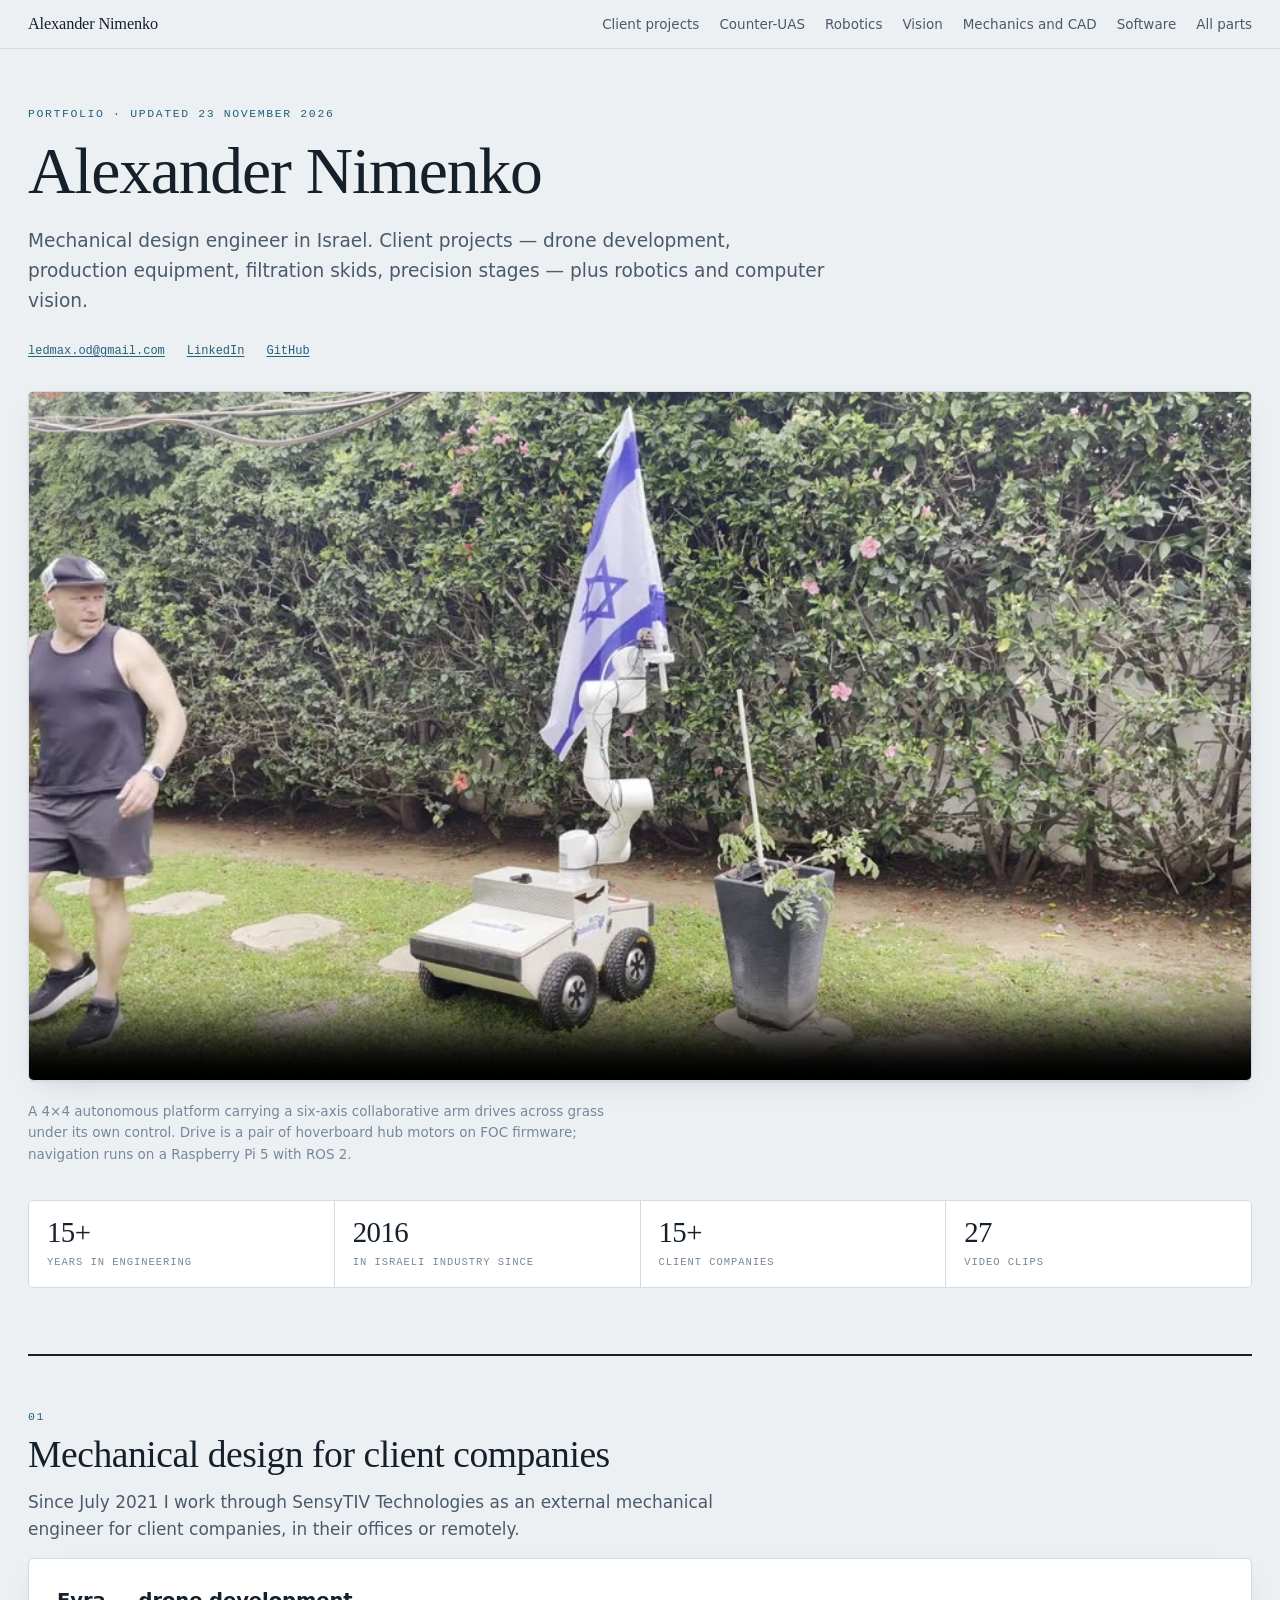
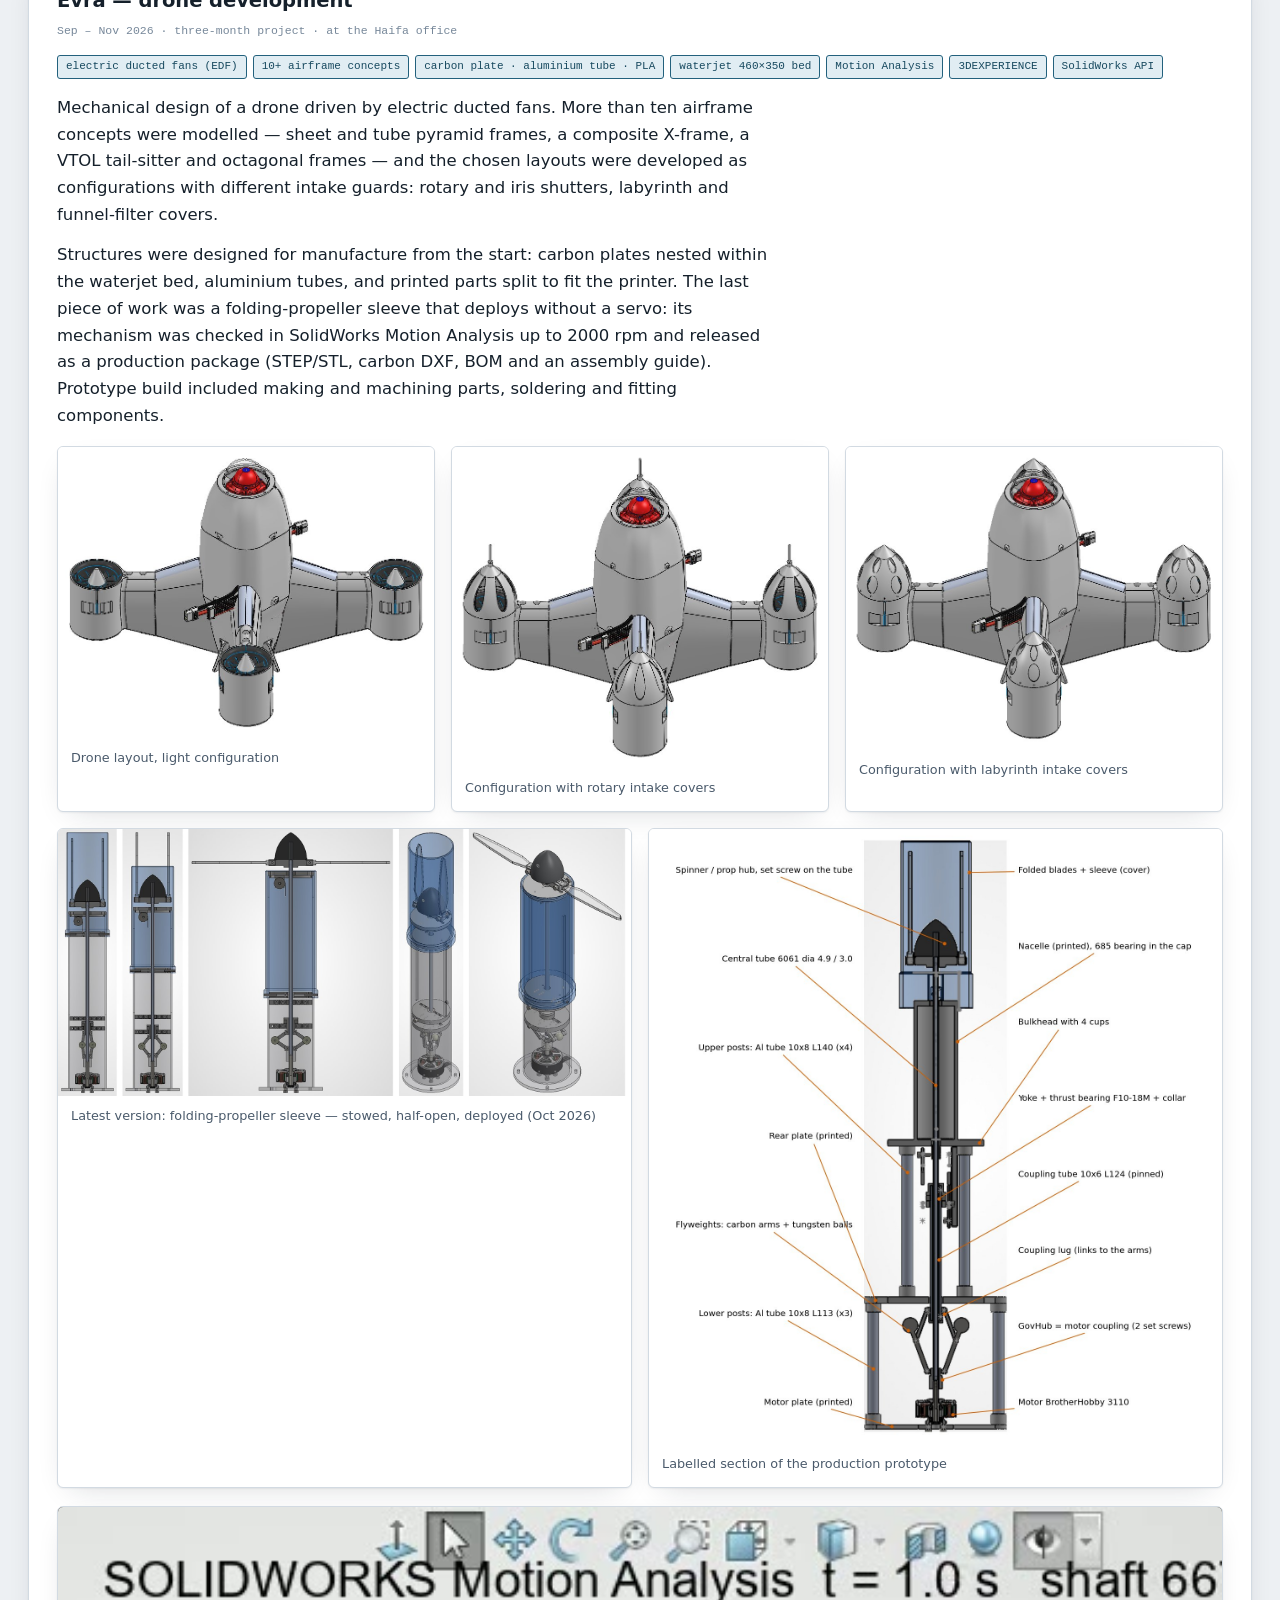
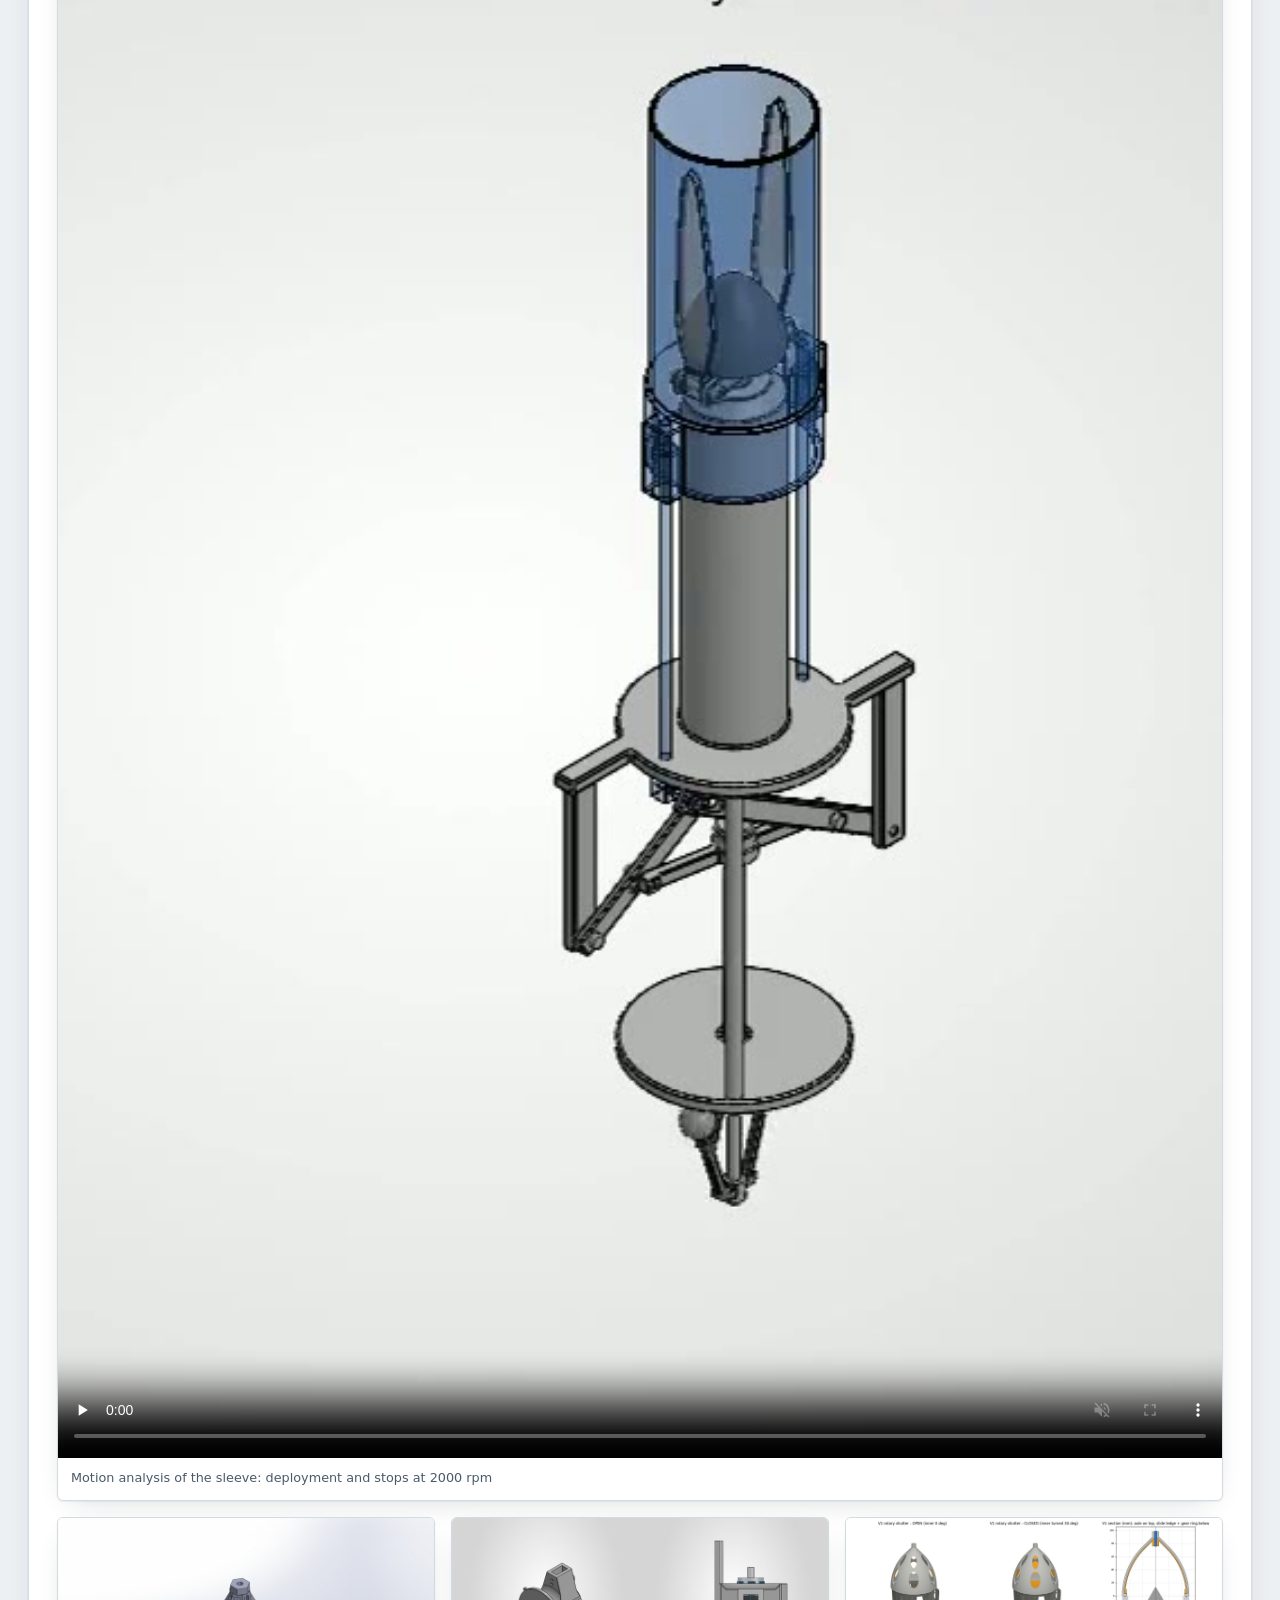
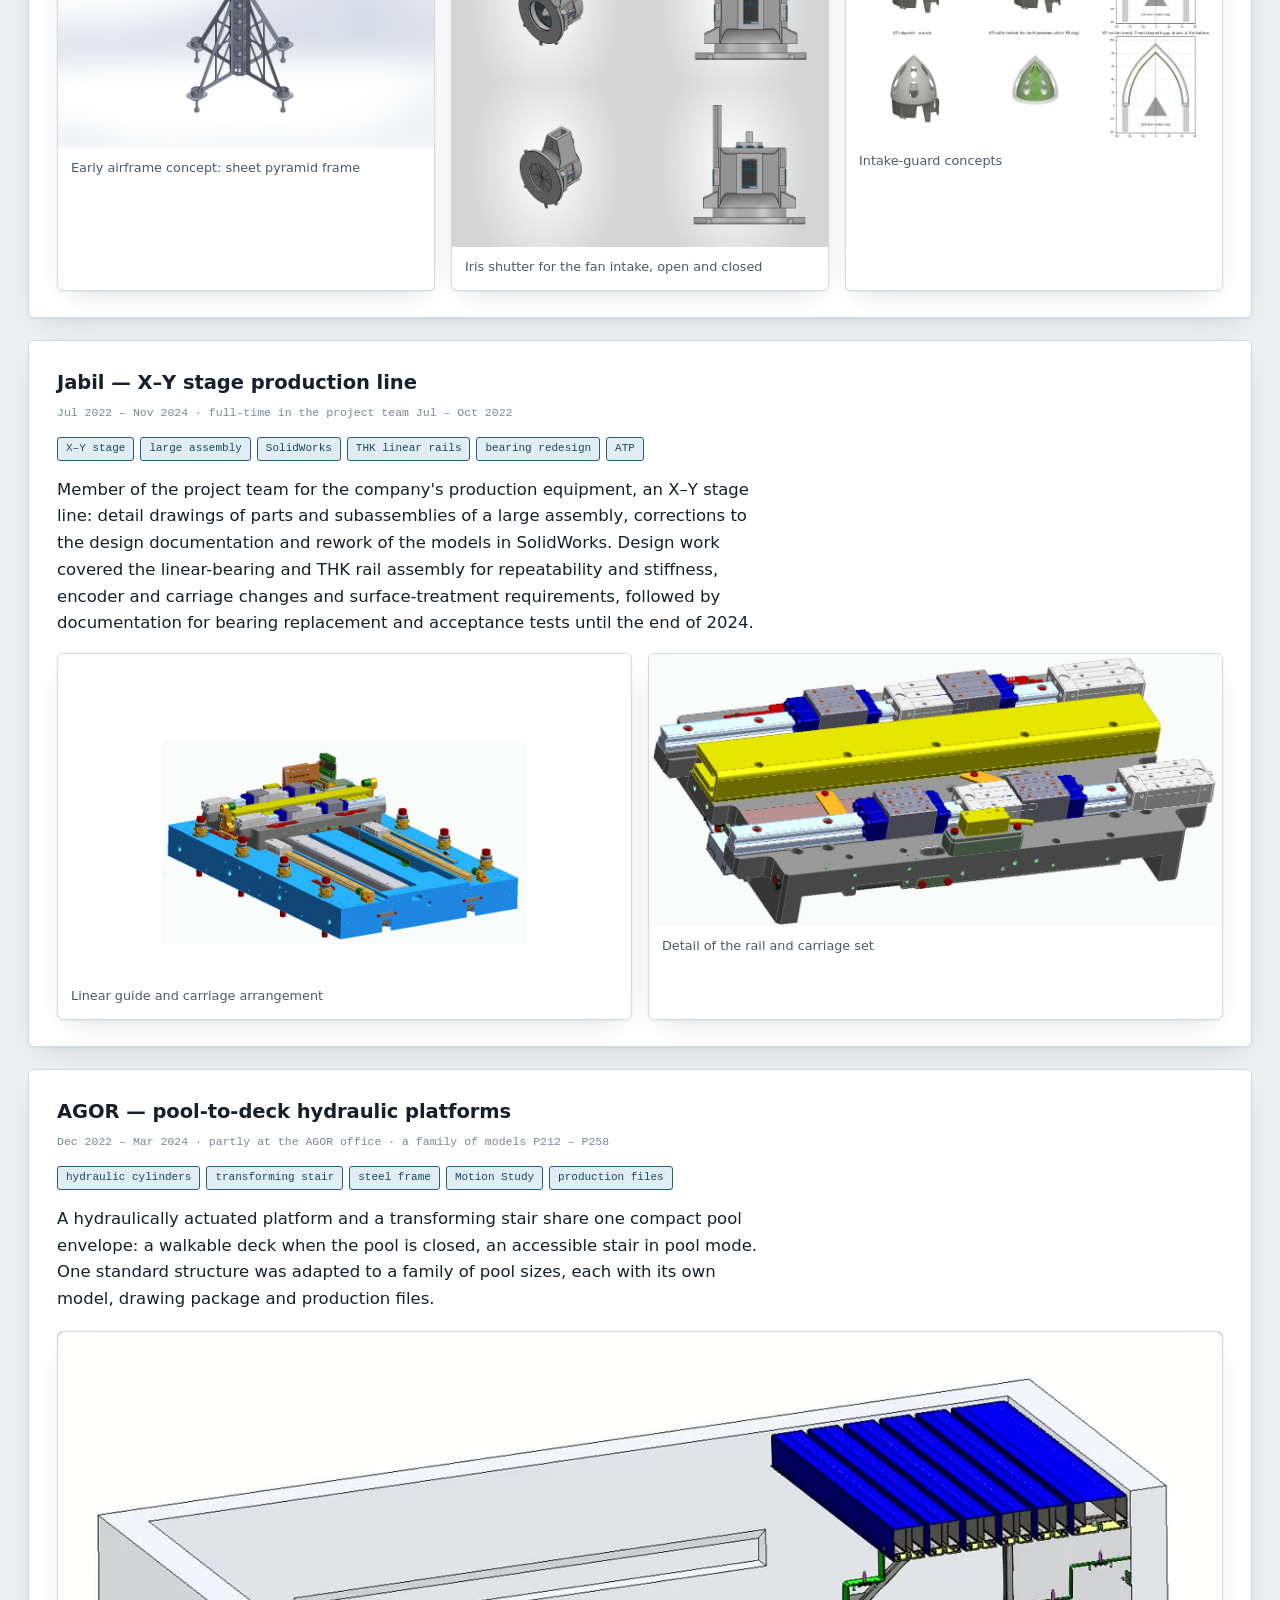
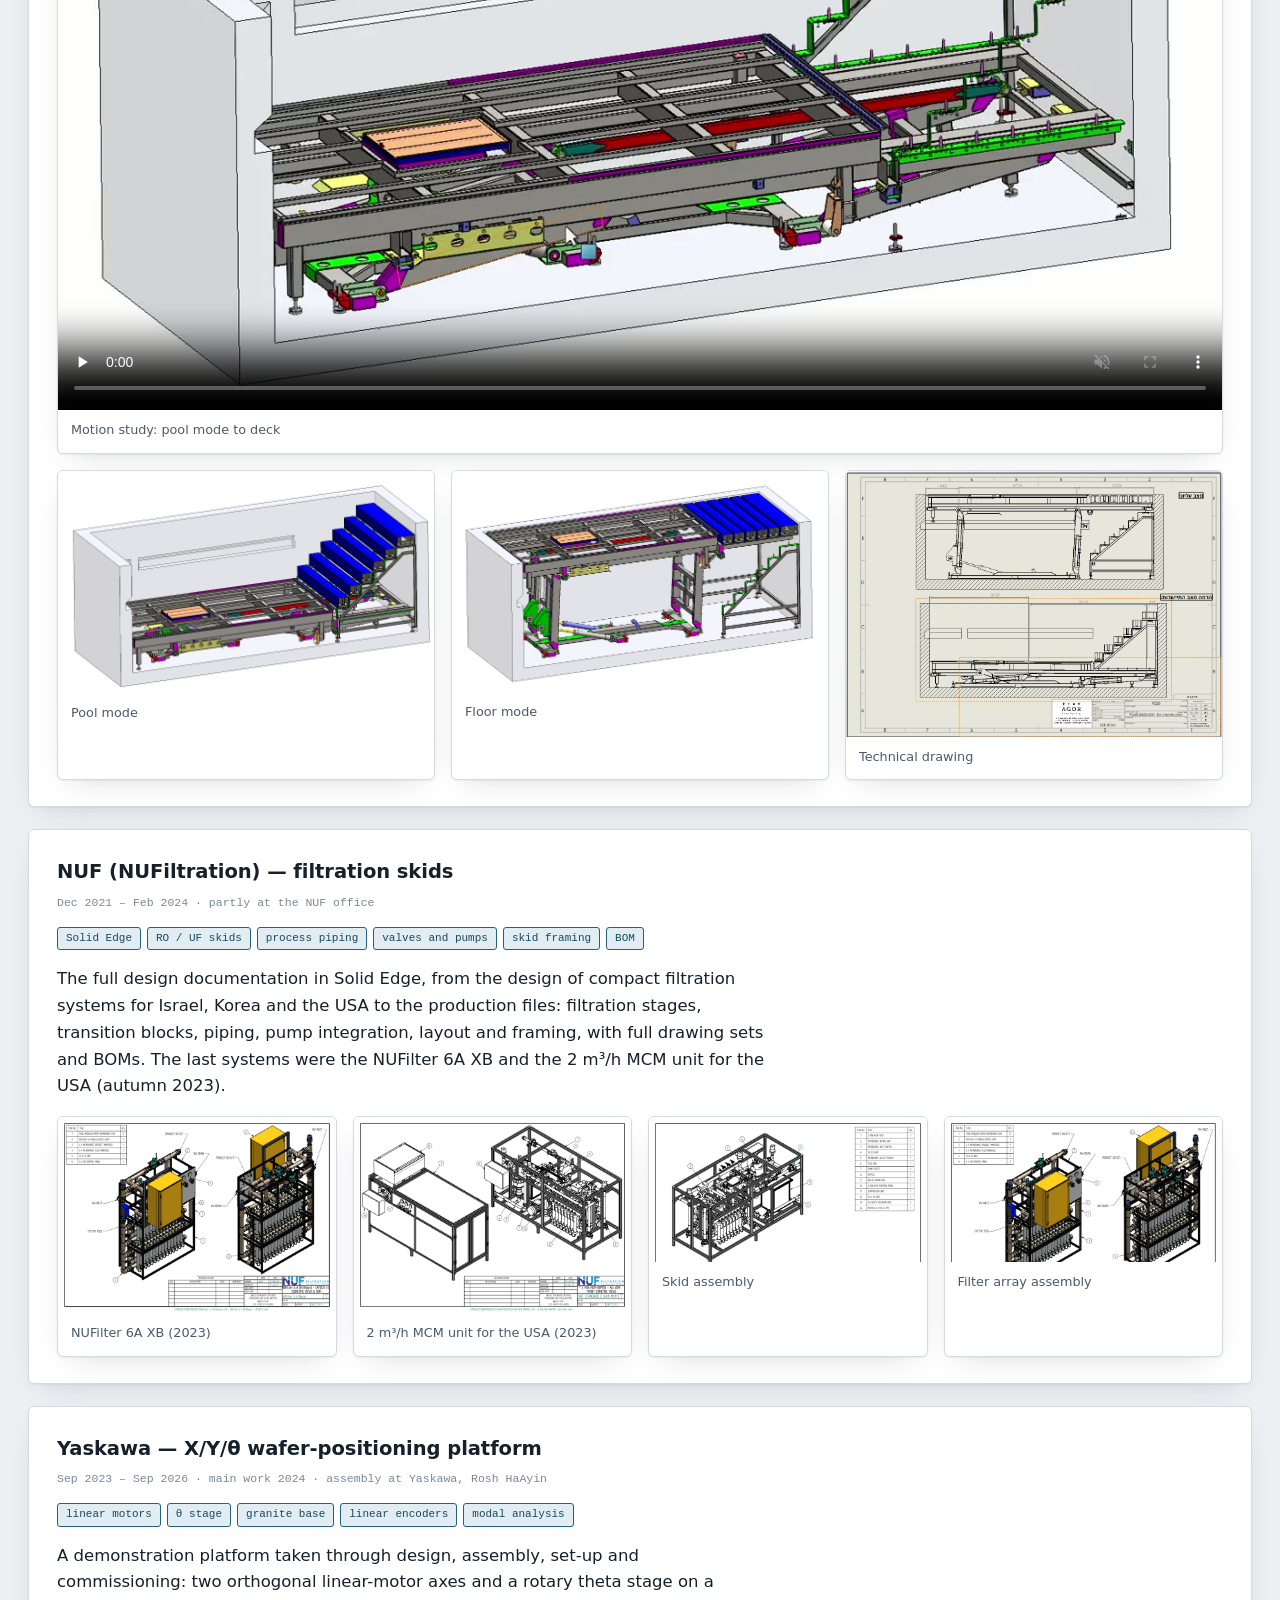
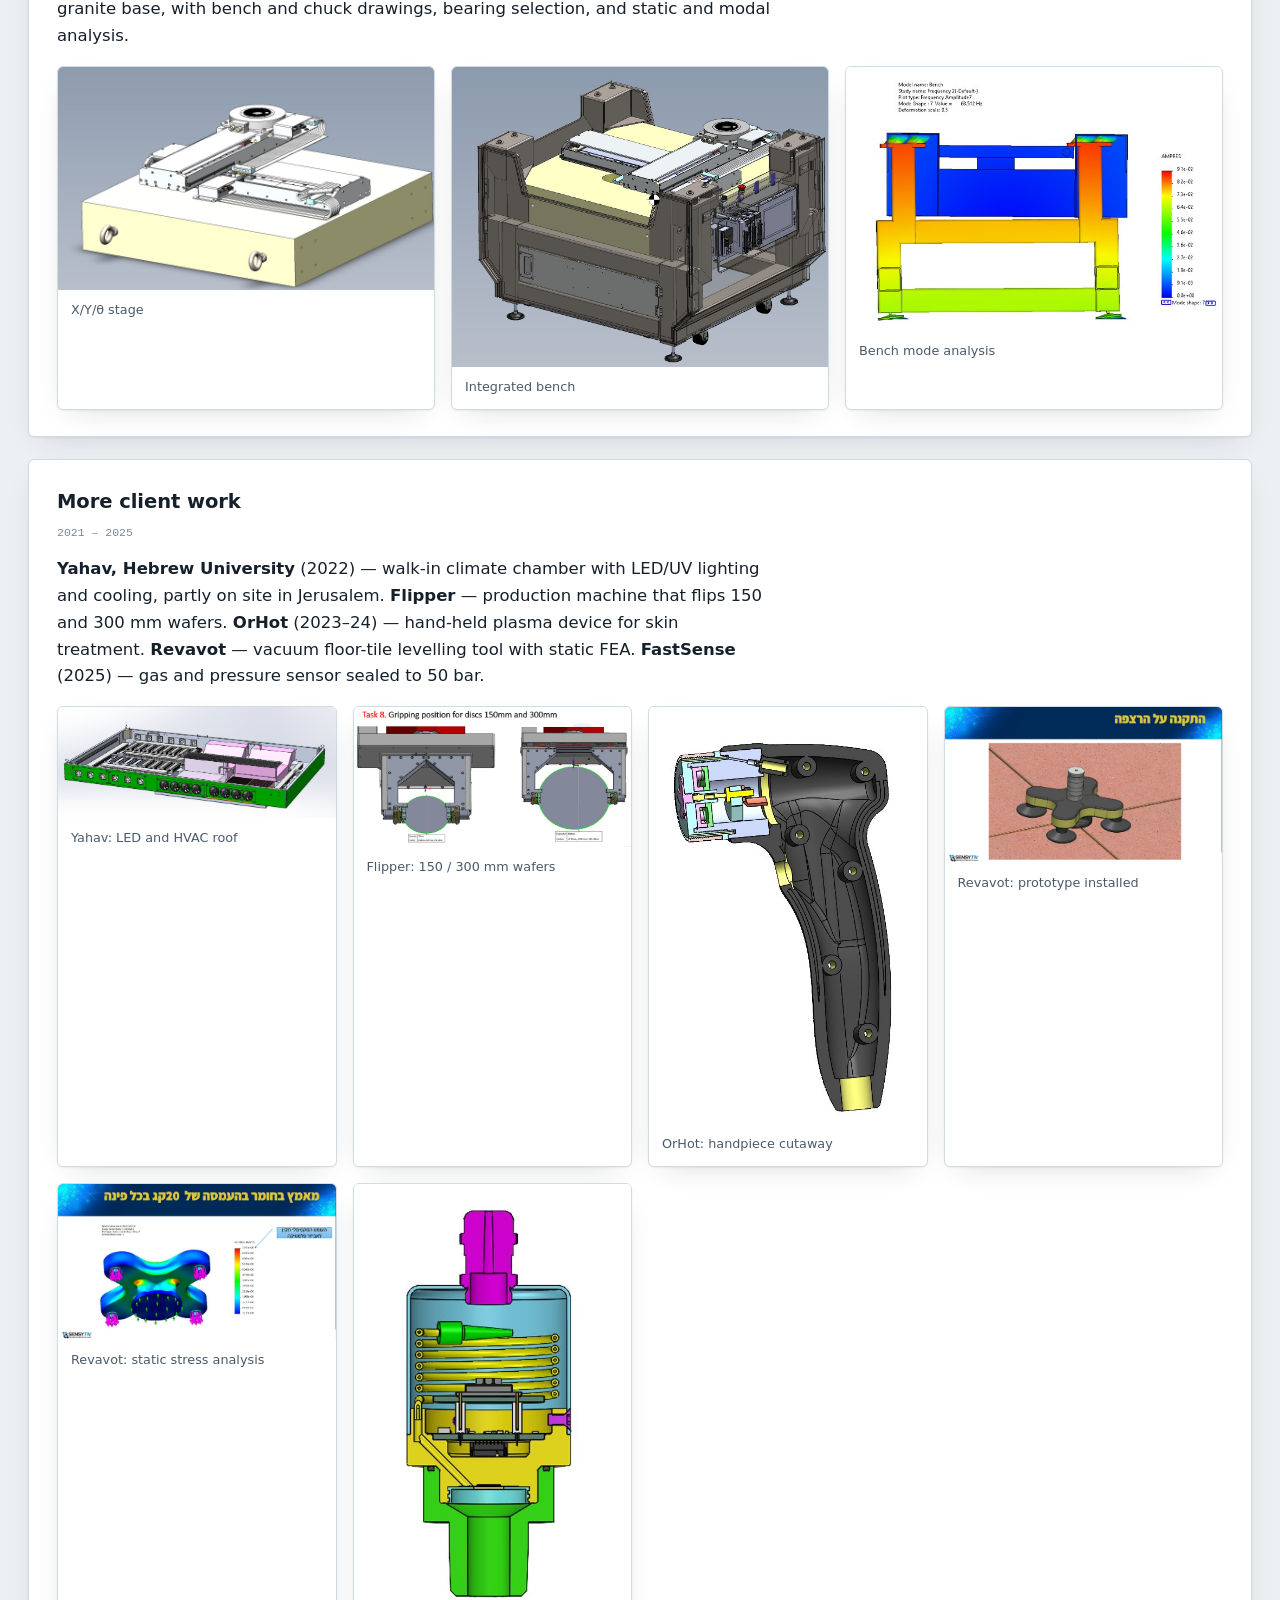
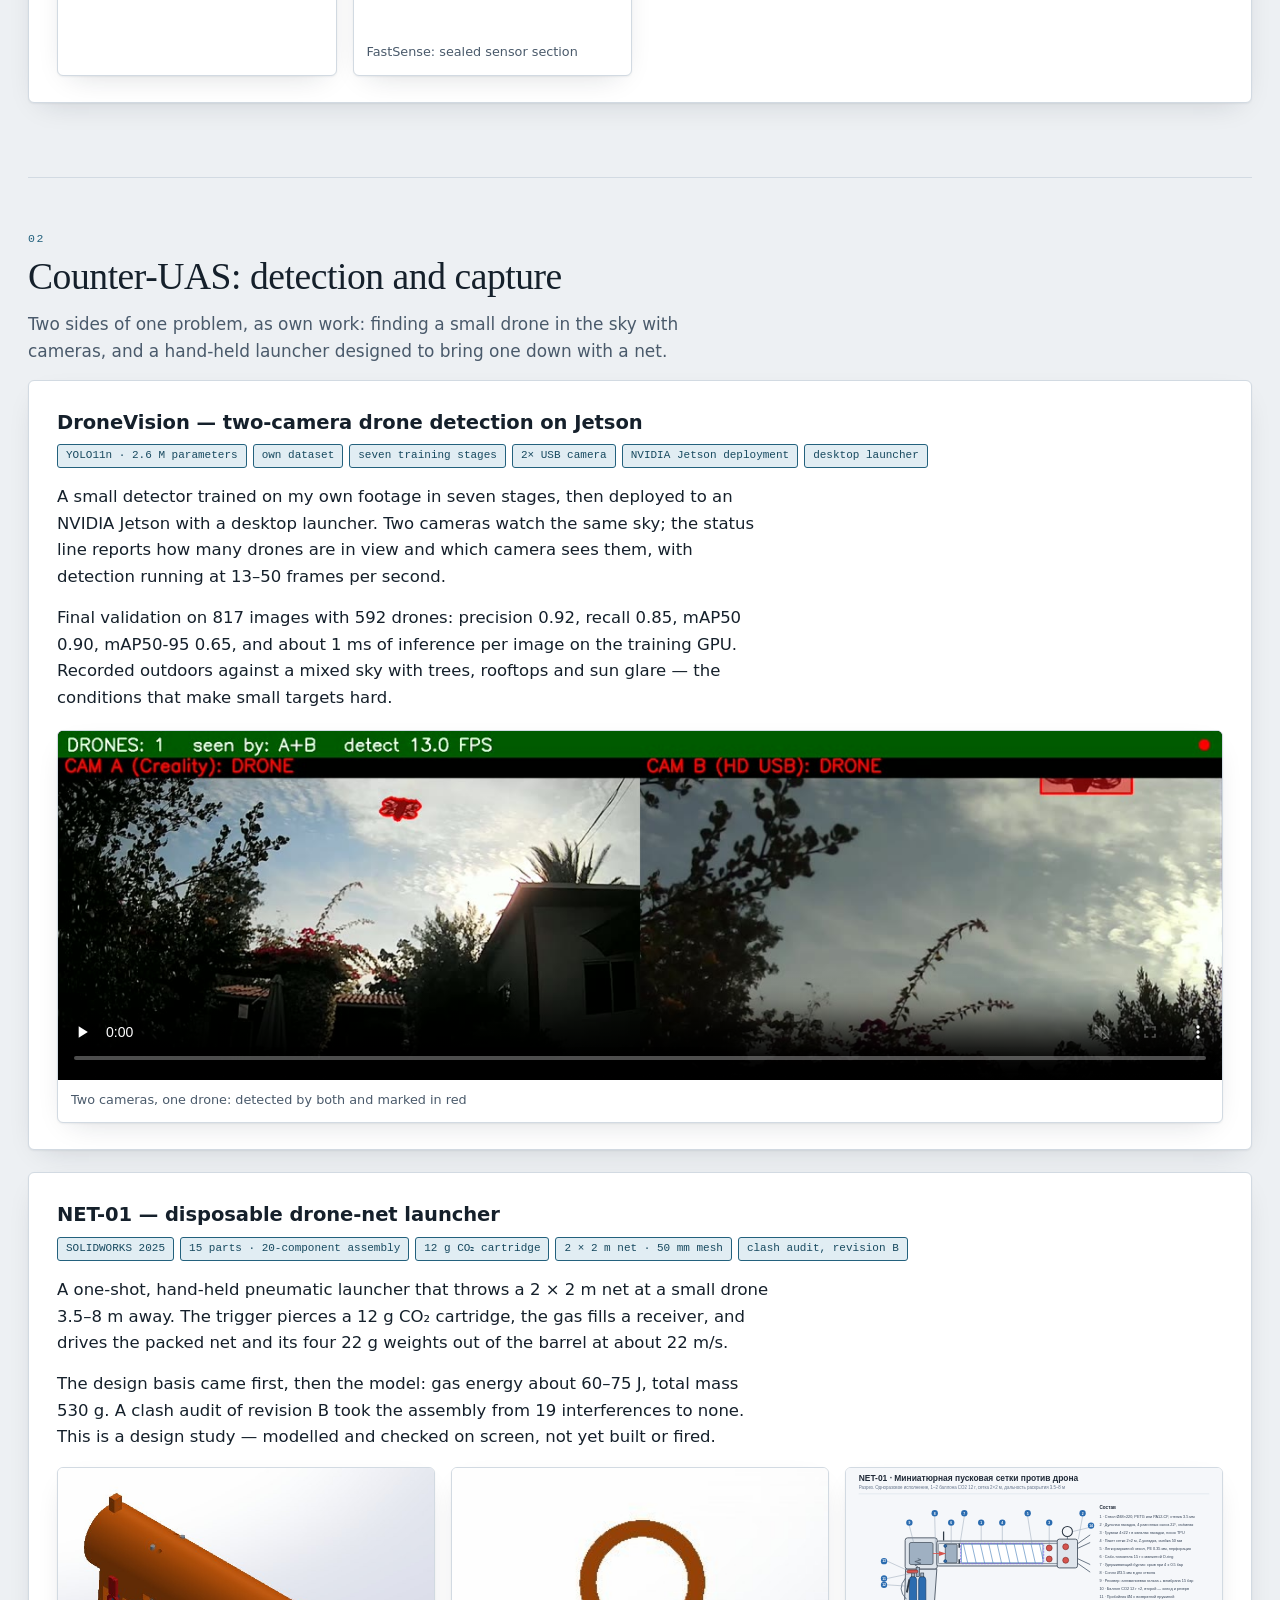
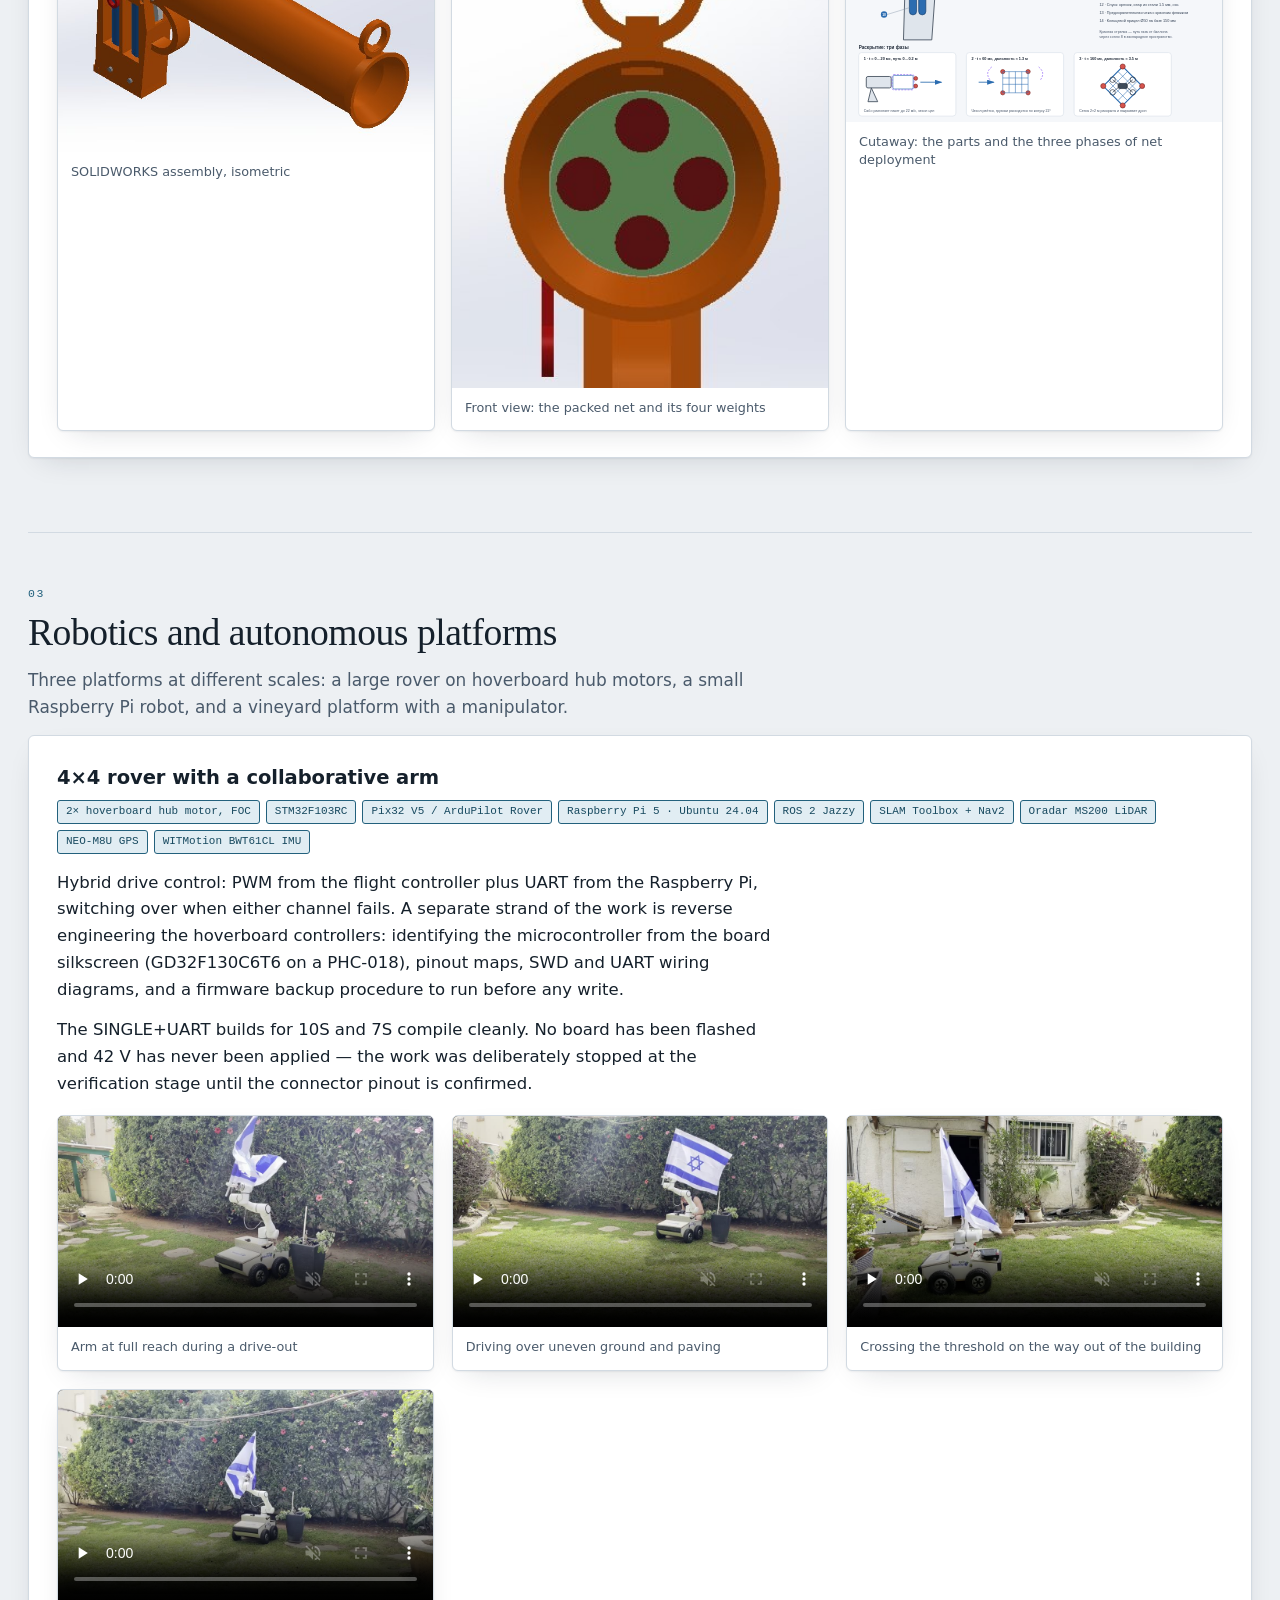
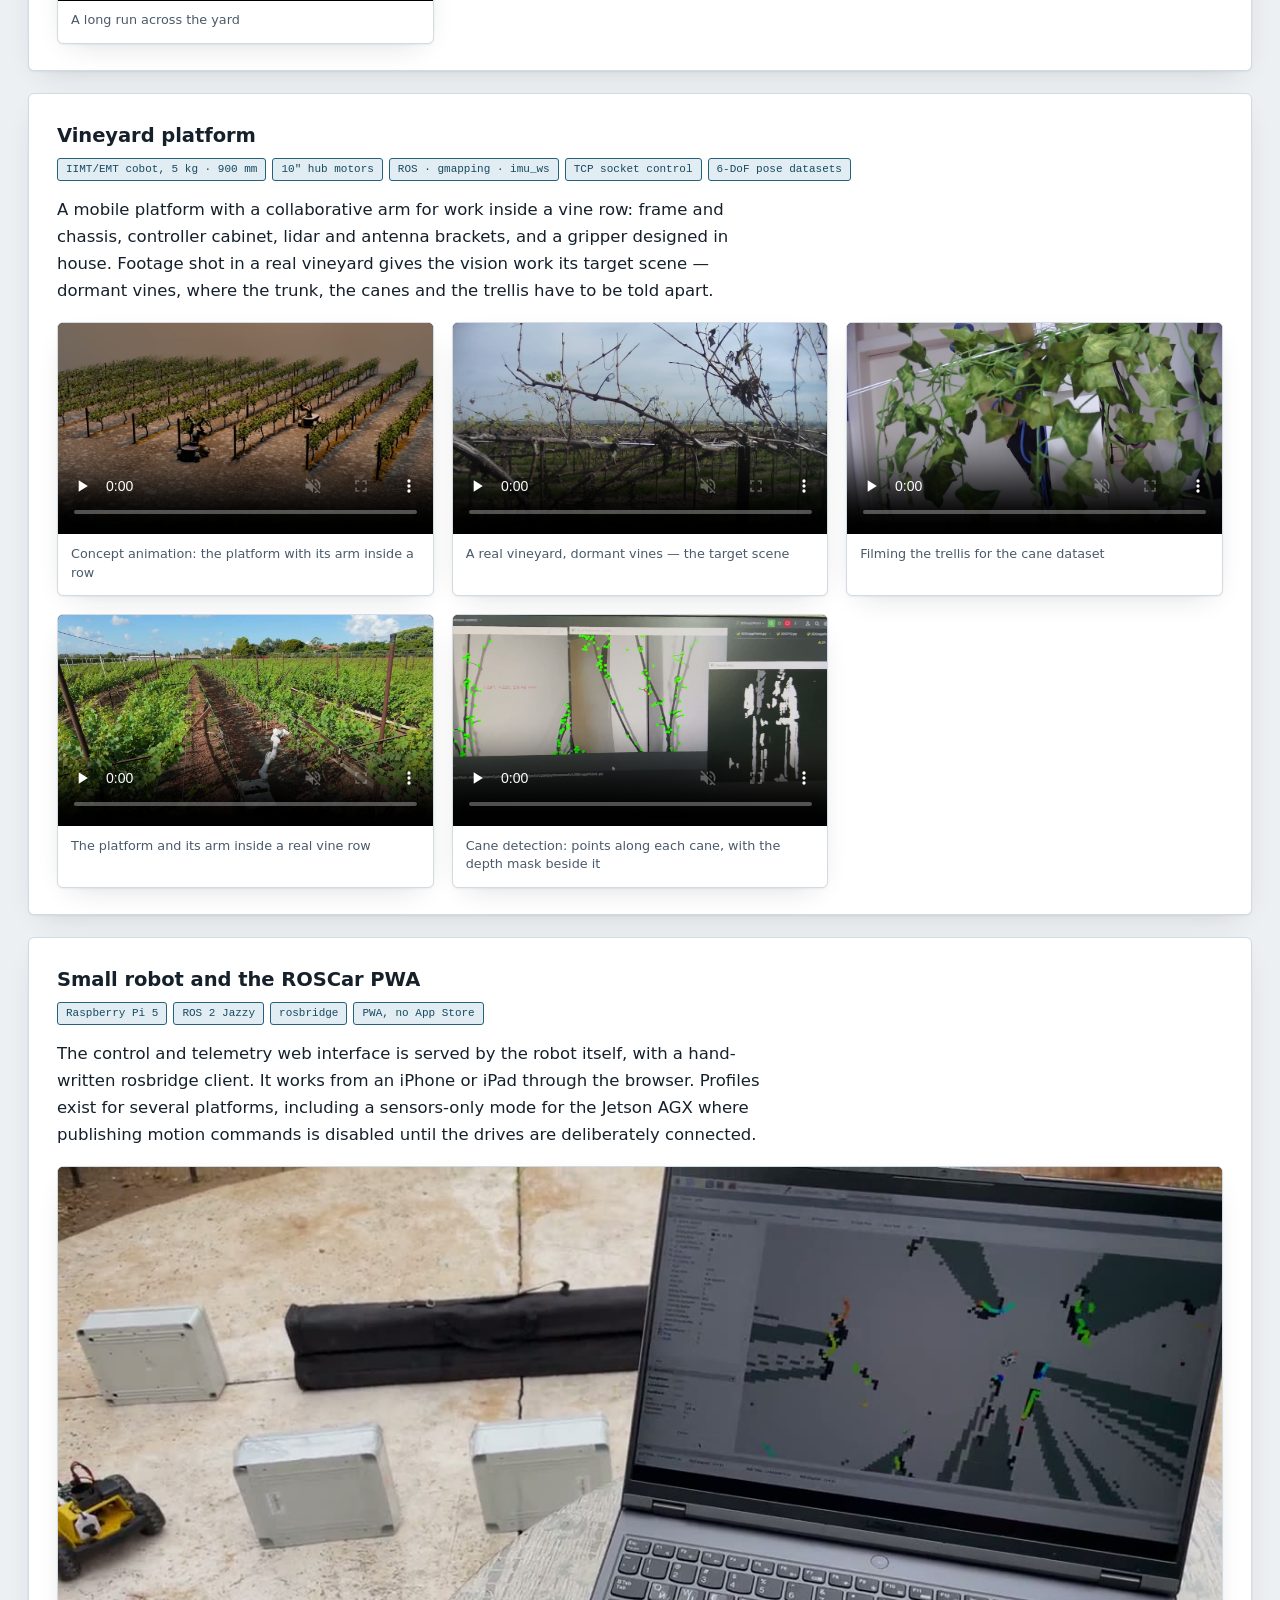
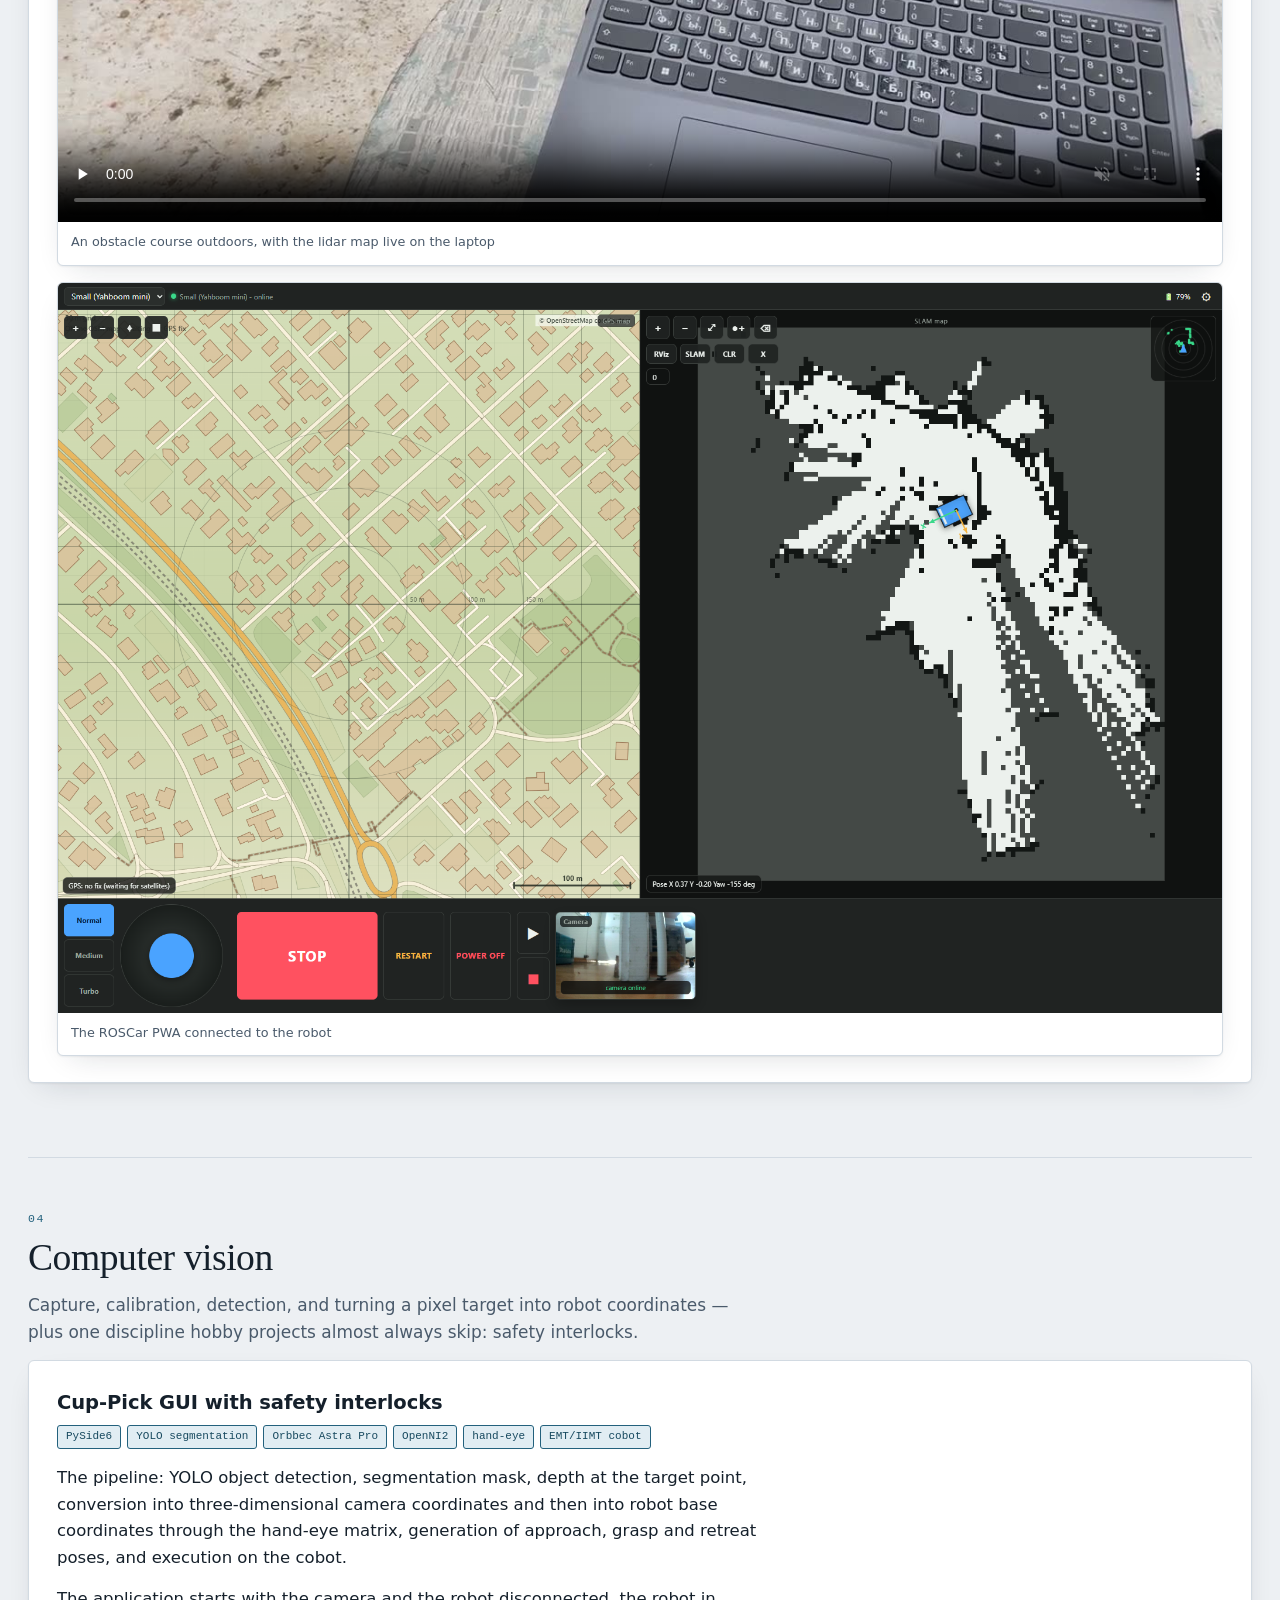
==== commit 3ca7198b: "Update GitHub links after the username change Co-Authored-By: Claude Opus 5.5 <noreply@anthropic.com" ====
--- a/index.html
+++ b/index.html
@@ -26,7 +26,7 @@
 <p class="eyebrow">Portfolio · updated 23 November 2026</p>
 <h1>Alexander Nimenko</h1>
 <p class="standfirst">Mechanical design engineer in Israel. Client projects — drone development, production equipment, filtration skids, precision stages — plus robotics and computer vision.</p>
-<p class="hero-meta"><span><a href="mailto:ledmax.od@gmail.com">ledmax.od@gmail.com</a></span><span><a href="https://www.linkedin.com/in/alex-nimenko-826a76214">LinkedIn</a></span><span><a href="https://github.com/Alexsensytiv">GitHub</a></span></p>
+<p class="hero-meta"><span><a href="mailto:ledmax.od@gmail.com">ledmax.od@gmail.com</a></span><span><a href="https://www.linkedin.com/in/alex-nimenko-826a76214">LinkedIn</a></span><span><a href="https://github.com/alexnimenko">GitHub</a></span></p>
 <div class="hero-film">
 <video controls="" loop="" muted="" playsinline="" poster="media/video/rover-traverse.jpg" preload="metadata" src="media/video/rover-traverse.mp4"></video>
 </div>
@@ -356,6 +356,6 @@
 
 </section>
 </div>
-<footer class="site"><div class="wrap"><p>Alexander Nimenko · mechanical design engineer · <a href="mailto:ledmax.od@gmail.com">ledmax.od@gmail.com</a> · <a href="https://www.linkedin.com/in/alex-nimenko-826a76214">LinkedIn</a> · <a href="https://github.com/Alexsensytiv">GitHub</a></p></div></footer>
+<footer class="site"><div class="wrap"><p>Alexander Nimenko · mechanical design engineer · <a href="mailto:ledmax.od@gmail.com">ledmax.od@gmail.com</a> · <a href="https://www.linkedin.com/in/alex-nimenko-826a76214">LinkedIn</a> · <a href="https://github.com/alexnimenko">GitHub</a></p></div></footer>
 </body>
 </html>
